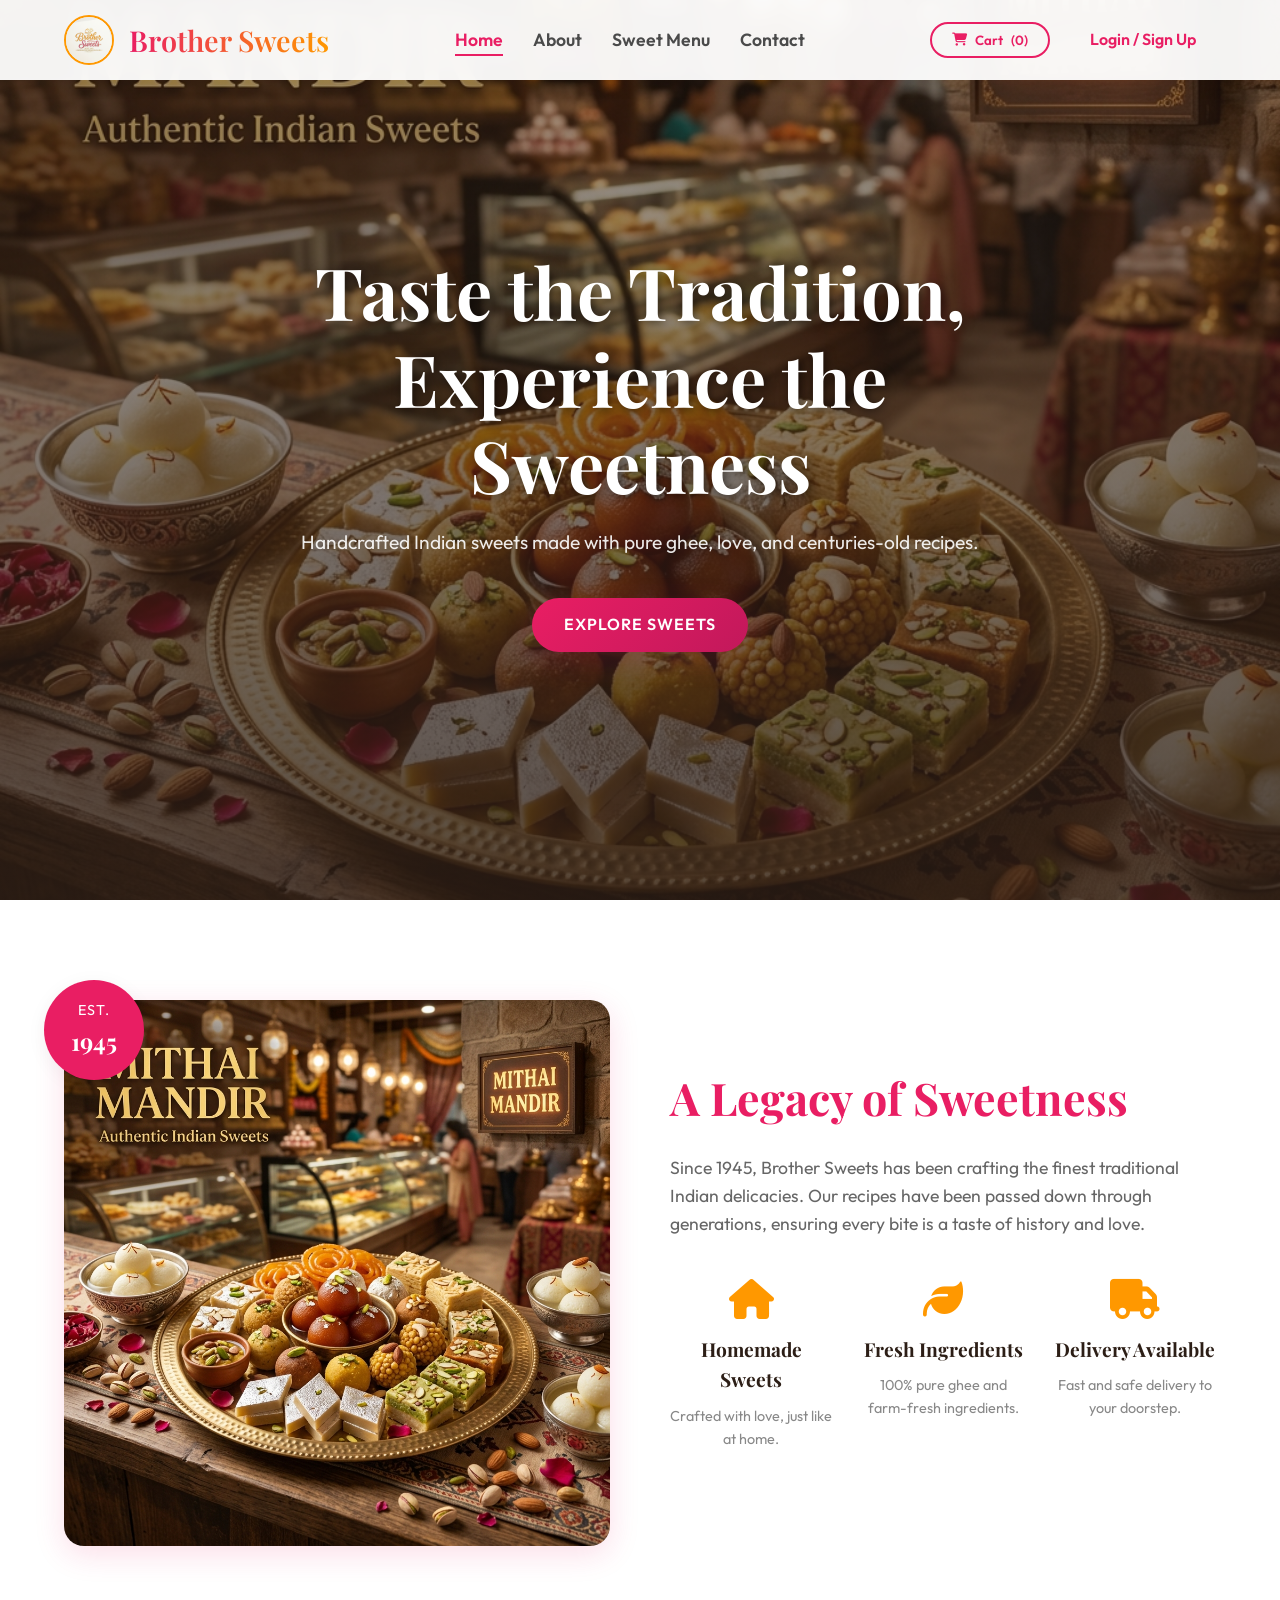
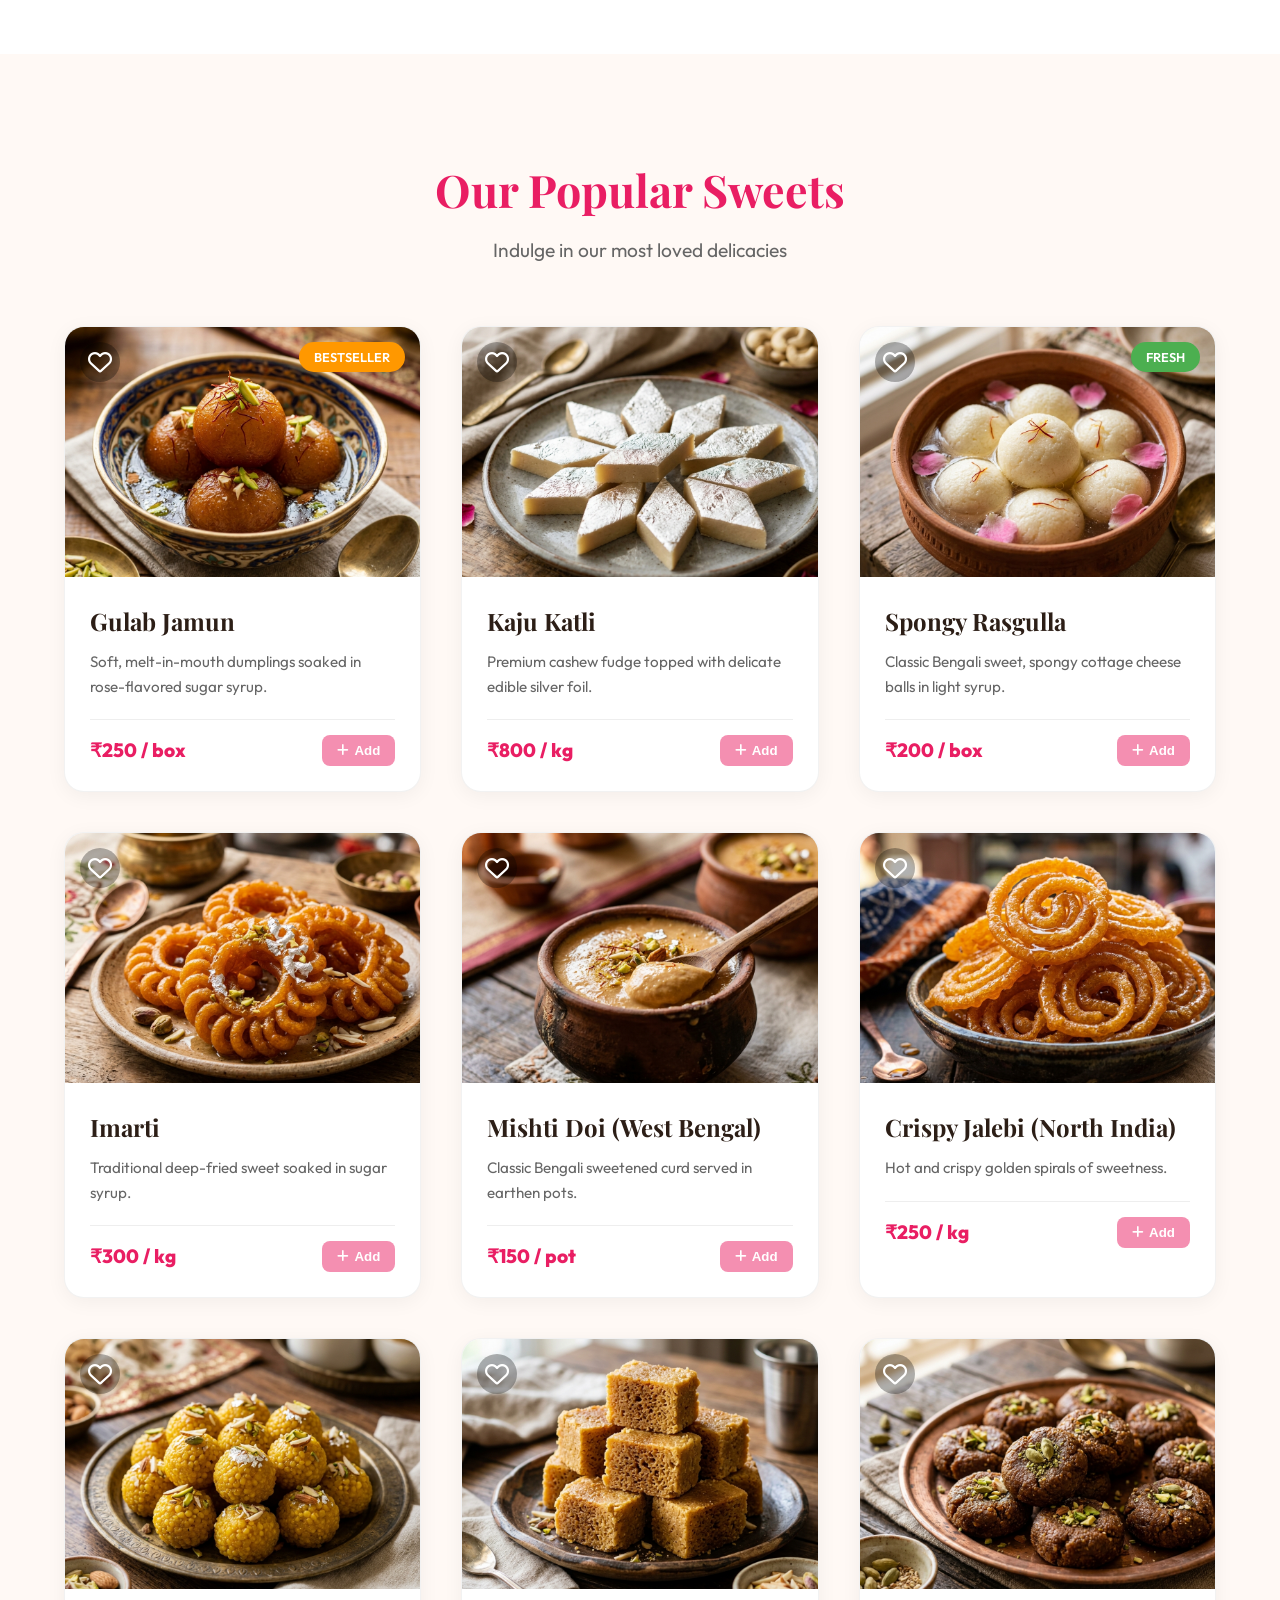
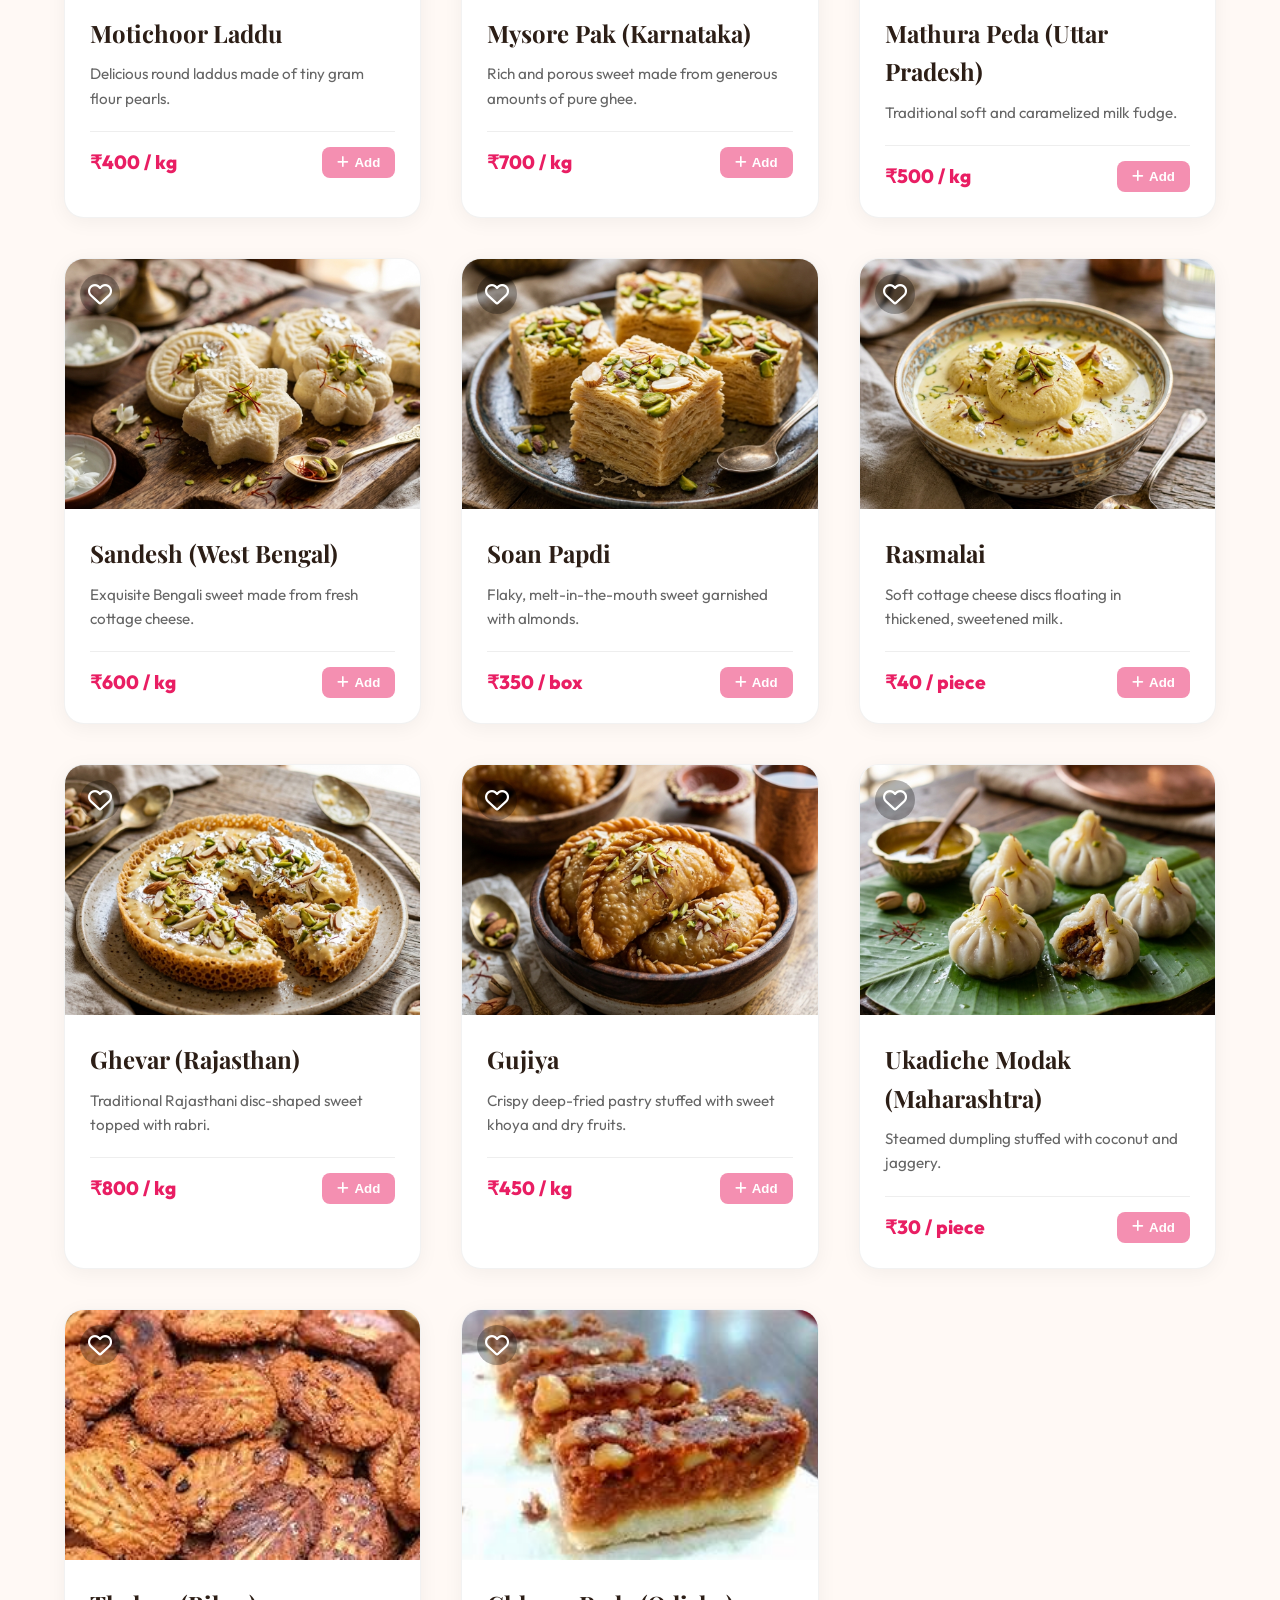
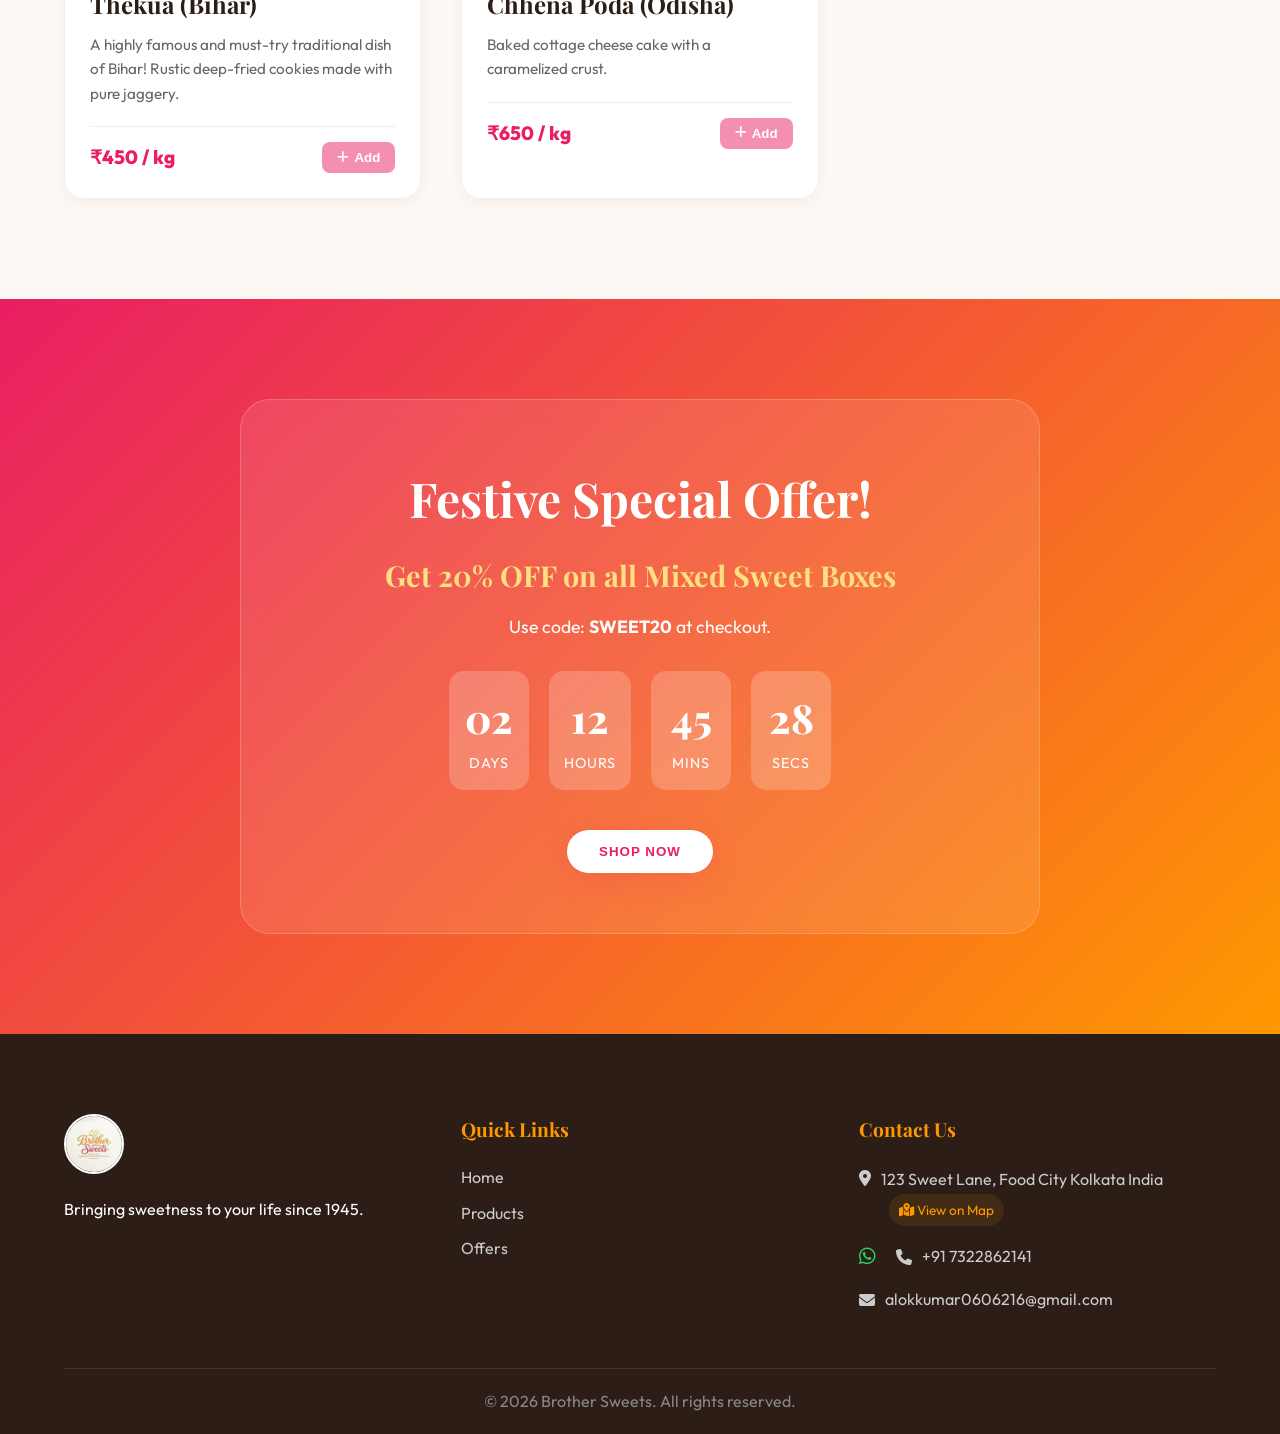
==== index.html @ b4f10c2d "Moved files from Frontend folder to root for GitHub Pages support" ====
<!DOCTYPE html>
<html lang="en">
<head>
    <meta charset="UTF-8">
    <meta name="viewport" content="width=device-width, initial-scale=1.0">
    <title>Brother Sweets - Premium Indian Sweets</title>
    <link rel="stylesheet" href="style.css">
    <!-- Google Fonts for typography -->
    <link href="https://fonts.googleapis.com/css2?family=Outfit:wght@300;400;600;800&family=Playfair+Display:ital,wght@0,600;1,600&display=swap" rel="stylesheet">
    <!-- FontAwesome for icons -->
    <link rel="stylesheet" href="https://cdnjs.cloudflare.com/ajax/libs/font-awesome/6.4.0/css/all.min.css">
</head>
<body>
    <!-- Navbar -->
    <header class="navbar">
        <div class="logo-container">
            <img src="images/logo.png" alt="Brother Sweets Logo" class="logo">
            <span class="brand-name">Brother Sweets</span>
        </div>
        <nav class="nav-menu">
            <ul>
                <li><a href="#home" class="active">Home</a></li>
                <li><a href="#about">About</a></li>
                <li><a href="#popular">Sweet Menu</a></li>
                <li><a href="#contact">Contact</a></li>
            </ul>
        </nav>
        <div class="nav-actions">
            <button class="cart-btn" id="mainCartBtn"><i class="fas fa-shopping-cart"></i> Cart <span id="cartBadge">(0)</span></button>
            <a href="#login" class="login-btn" id="loginBtn">Login / Sign Up</a>
            
            <!-- User Profile Dropdown (Hidden by default) -->
            <div class="user-profile dropdown" id="userProfile" style="display: none; align-items: center; gap: 10px; position: relative; cursor: pointer;">
                <div class="user-avatar" style="width: 40px; height: 40px; border-radius: 50%; background: var(--primary-color); color: white; display: flex; align-items: center; justify-content: center; font-size: 1.2rem; box-shadow: 0 2px 5px rgba(233, 30, 99, 0.3); transition: transform 0.3s;">
                    <i class="fas fa-user"></i>
                </div>
                <span style="font-weight: 600; font-family: var(--font-body); color: var(--primary-color); display: flex; align-items: center; gap: 5px;">My Account <i class="fas fa-chevron-down" style="font-size: 0.8rem;"></i></span>
                <!-- Dropdown Menu -->
                <div class="dropdown-content">
                    <div class="dropdown-header">
                        <h4>My Account</h4>
                    </div>
                    <ul class="dropdown-menu">
                        <li id="myOrderBtn"><i class="fas fa-box-open"></i> Your Orders</li>
                        <li id="wishlistBtn"><i class="fas fa-heart"></i> Your Wishlist</li>
                        <li id="helpBtn"><i class="fas fa-question-circle"></i> Need Help?</li>
                        <li class="toggle-item">
                            <span><i class="fas fa-bell"></i> Notifications</span>
                            <label class="switch">
                                <input type="checkbox" id="notificationToggle" checked>
                                <span class="slider round"></span>
                            </label>
                        </li>
                        <li class="toggle-item">
                            <span><i class="fas fa-moon"></i> Dark Mode</span>
                            <label class="switch">
                                <input type="checkbox" id="darkModeToggle">
                                <span class="slider round"></span>
                            </label>
                        </li>
                    </ul>
                    <div class="dropdown-footer">
                        <button id="logoutBtn" class="logout-menu-btn"><i class="fas fa-sign-out-alt"></i> Logout</button>
                    </div>
                </div>
            </div>

            <div class="hamburger"><i class="fas fa-bars"></i></div>
        </div>
    </header>

    <!-- Hero Section -->
    <section id="home" class="hero">
        <div class="hero-overlay"></div>
        <img src="images/banner.png" alt="Sweets Banner" class="hero-banner-img">
        <div class="hero-content">
            <h1>Taste the Tradition, <br>Experience the Sweetness</h1>
            <p>Handcrafted Indian sweets made with pure ghee, love, and centuries-old recipes.</p>
            <a href="#popular" class="cta-btn">Explore Sweets</a>
        </div>
    </section>

    <!-- About Section -->
    <section id="about" class="about-section">
        <div class="about-container">
            <div class="about-image">
                <div class="est-badge">
                    <span>Est.</span>
                    <h3>1945</h3>
                </div>
                <img src="images/banner.png" alt="Our Heritage" class="about-img">
            </div>
            <div class="about-content">
                <h2>A Legacy of Sweetness</h2>
                <p>Since 1945, Brother Sweets has been crafting the finest traditional Indian delicacies. Our recipes have been passed down through generations, ensuring every bite is a taste of history and love.</p>
                
                <div class="features-grid">
                    <div class="feature-item">
                        <i class="fas fa-home"></i>
                        <h4>Homemade Sweets</h4>
                        <p>Crafted with love, just like at home.</p>
                    </div>
                    <div class="feature-item">
                        <i class="fas fa-leaf"></i>
                        <h4>Fresh Ingredients</h4>
                        <p>100% pure ghee and farm-fresh ingredients.</p>
                    </div>
                    <div class="feature-item">
                        <i class="fas fa-truck"></i>
                        <h4>Delivery Available</h4>
                        <p>Fast and safe delivery to your doorstep.</p>
                    </div>
                </div>
            </div>
        </div>
    </section>

    <!-- Popular Sweets Section -->
    <section id="popular" class="popular-sweets">
        <div class="section-header">
            <h2>Our Popular Sweets</h2>
            <p>Indulge in our most loved delicacies</p>
        </div>
        <div class="sweets-grid">
            <!-- Card 1 -->
            <div class="sweet-card">
                <div class="card-img-container"><i class="far fa-heart wishlist-icon"></i>
                    <img src="images/gulab_jamun.png" alt="Gulab Jamun">
                    <span class="badge">Bestseller</span>
                </div>
                <div class="card-content">
                    <h3>Gulab Jamun</h3>
                    <p>Soft, melt-in-mouth dumplings soaked in rose-flavored sugar syrup.</p>
                    <div class="card-footer">
                        <span class="price">₹250 / box</span>
                        <button class="add-to-cart"><i class="fas fa-plus"></i> Add</button>
                    </div>
                </div>
            </div>
            <!-- Card 2 -->
            <div class="sweet-card">
                <div class="card-img-container"><i class="far fa-heart wishlist-icon"></i>
                    <img src="images/kaju_katli.png" alt="Kaju Katli">
                </div>
                <div class="card-content">
                    <h3>Kaju Katli</h3>
                    <p>Premium cashew fudge topped with delicate edible silver foil.</p>
                    <div class="card-footer">
                        <span class="price">₹800 / kg</span>
                        <button class="add-to-cart"><i class="fas fa-plus"></i> Add</button>
                    </div>
                </div>
            </div>
            <!-- Card 3 -->
            <div class="sweet-card">
                <div class="card-img-container"><i class="far fa-heart wishlist-icon"></i>
                    <img src="images/rasgulla.png" alt="Rasgulla">
                    <span class="badge fresh">Fresh</span>
                </div>
                <div class="card-content">
                    <h3>Spongy Rasgulla</h3>
                    <p>Classic Bengali sweet, spongy cottage cheese balls in light syrup.</p>
                    <div class="card-footer">
                        <span class="price">₹200 / box</span>
                        <button class="add-to-cart"><i class="fas fa-plus"></i> Add</button>
                    </div>
                </div>
            </div>
            <!-- New Cards -->
            <div class="sweet-card">
                <div class="card-img-container"><i class="far fa-heart wishlist-icon"></i><img src="images/imarti.png" alt="Imarti"></div>
                <div class="card-content">
                    <h3>Imarti</h3><p>Traditional deep-fried sweet soaked in sugar syrup.</p>
                    <div class="card-footer"><span class="price">₹300 / kg</span><button class="add-to-cart"><i class="fas fa-plus"></i> Add</button></div>
                </div>
            </div>
            <div class="sweet-card">
                <div class="card-img-container"><i class="far fa-heart wishlist-icon"></i><img src="images/mishti_doi.png" alt="Mishti Doi"></div>
                <div class="card-content">
                    <h3>Mishti Doi (West Bengal)</h3><p>Classic Bengali sweetened curd served in earthen pots.</p>
                    <div class="card-footer"><span class="price">₹150 / pot</span><button class="add-to-cart"><i class="fas fa-plus"></i> Add</button></div>
                </div>
            </div>
            <div class="sweet-card">
                <div class="card-img-container"><i class="far fa-heart wishlist-icon"></i><img src="images/jalebi.png" alt="Jalebi"></div>
                <div class="card-content">
                    <h3>Crispy Jalebi (North India)</h3><p>Hot and crispy golden spirals of sweetness.</p>
                    <div class="card-footer"><span class="price">₹250 / kg</span><button class="add-to-cart"><i class="fas fa-plus"></i> Add</button></div>
                </div>
            </div>
            <div class="sweet-card">
                <div class="card-img-container"><i class="far fa-heart wishlist-icon"></i><img src="images/laddu.png" alt="Laddu"></div>
                <div class="card-content">
                    <h3>Motichoor Laddu</h3><p>Delicious round laddus made of tiny gram flour pearls.</p>
                    <div class="card-footer"><span class="price">₹400 / kg</span><button class="add-to-cart"><i class="fas fa-plus"></i> Add</button></div>
                </div>
            </div>
            <div class="sweet-card">
                <div class="card-img-container"><i class="far fa-heart wishlist-icon"></i><img src="images/mysore_pak.png" alt="Mysore Pak"></div>
                <div class="card-content">
                    <h3>Mysore Pak (Karnataka)</h3><p>Rich and porous sweet made from generous amounts of pure ghee.</p>
                    <div class="card-footer"><span class="price">₹700 / kg</span><button class="add-to-cart"><i class="fas fa-plus"></i> Add</button></div>
                </div>
            </div>
            <div class="sweet-card">
                <div class="card-img-container"><i class="far fa-heart wishlist-icon"></i><img src="images/peda.png" alt="Peda"></div>
                <div class="card-content">
                    <h3>Mathura Peda (Uttar Pradesh)</h3><p>Traditional soft and caramelized milk fudge.</p>
                    <div class="card-footer"><span class="price">₹500 / kg</span><button class="add-to-cart"><i class="fas fa-plus"></i> Add</button></div>
                </div>
            </div>
            <div class="sweet-card">
                <div class="card-img-container"><i class="far fa-heart wishlist-icon"></i><img src="images/sandesh.png" alt="Sandesh"></div>
                <div class="card-content">
                    <h3>Sandesh (West Bengal)</h3><p>Exquisite Bengali sweet made from fresh cottage cheese.</p>
                    <div class="card-footer"><span class="price">₹600 / kg</span><button class="add-to-cart"><i class="fas fa-plus"></i> Add</button></div>
                </div>
            </div>
            <div class="sweet-card">
                <div class="card-img-container"><i class="far fa-heart wishlist-icon"></i><img src="images/soan_papdi.png" alt="Soan Papdi"></div>
                <div class="card-content">
                    <h3>Soan Papdi</h3><p>Flaky, melt-in-the-mouth sweet garnished with almonds.</p>
                    <div class="card-footer"><span class="price">₹350 / box</span><button class="add-to-cart"><i class="fas fa-plus"></i> Add</button></div>
                </div>
            </div>
            <div class="sweet-card">
                <div class="card-img-container"><i class="far fa-heart wishlist-icon"></i><img src="images/rasmalai.png" alt="Rasmalai"></div>
                <div class="card-content">
                    <h3>Rasmalai</h3><p>Soft cottage cheese discs floating in thickened, sweetened milk.</p>
                    <div class="card-footer"><span class="price">₹40 / piece</span><button class="add-to-cart"><i class="fas fa-plus"></i> Add</button></div>
                </div>
            </div>
            <div class="sweet-card">
                <div class="card-img-container"><i class="far fa-heart wishlist-icon"></i><img src="images/ghevar.png" alt="Ghevar"></div>
                <div class="card-content">
                    <h3>Ghevar (Rajasthan)</h3><p>Traditional Rajasthani disc-shaped sweet topped with rabri.</p>
                    <div class="card-footer"><span class="price">₹800 / kg</span><button class="add-to-cart"><i class="fas fa-plus"></i> Add</button></div>
                </div>
            </div>
            <div class="sweet-card">
                <div class="card-img-container"><i class="far fa-heart wishlist-icon"></i><img src="images/gujiya.png" alt="Gujiya"></div>
                <div class="card-content">
                    <h3>Gujiya</h3><p>Crispy deep-fried pastry stuffed with sweet khoya and dry fruits.</p>
                    <div class="card-footer"><span class="price">₹450 / kg</span><button class="add-to-cart"><i class="fas fa-plus"></i> Add</button></div>
                </div>
            </div>
            <div class="sweet-card">
                <div class="card-img-container"><i class="far fa-heart wishlist-icon"></i><img src="images/modak.png" alt="Modak"></div>
                <div class="card-content">
                    <h3>Ukadiche Modak (Maharashtra)</h3><p>Steamed dumpling stuffed with coconut and jaggery.</p>
                    <div class="card-footer"><span class="price">₹30 / piece</span><button class="add-to-cart"><i class="fas fa-plus"></i> Add</button></div>
                </div>
            </div>
            <div class="sweet-card">
                <div class="card-img-container"><i class="far fa-heart wishlist-icon"></i><img src="images/thekua_real.jpg" alt="Thekua"></div>
                <div class="card-content">
                    <h3>Thekua (Bihar)</h3><p>A highly famous and must-try traditional dish of Bihar! Rustic deep-fried cookies made with pure jaggery.</p>
                    <div class="card-footer"><span class="price">₹450 / kg</span><button class="add-to-cart"><i class="fas fa-plus"></i> Add</button></div>
                </div>
            </div>
            <div class="sweet-card">
                <div class="card-img-container"><i class="far fa-heart wishlist-icon"></i><img src="images/chhena_poda_real.jpg" alt="Chhena Poda"></div>
                <div class="card-content">
                    <h3>Chhena Poda (Odisha)</h3><p>Baked cottage cheese cake with a caramelized crust.</p>
                    <div class="card-footer"><span class="price">₹650 / kg</span><button class="add-to-cart"><i class="fas fa-plus"></i> Add</button></div>
                </div>
            </div>
        </div>
    </section>

    <!-- Offers Section -->
    <section id="offers" class="offers-section">
        <div class="offers-container">
            <div class="offer-content">
                <h2>Festive Special Offer!</h2>
                <h3>Get 20% OFF on all Mixed Sweet Boxes</h3>
                <p>Use code: <strong>SWEET20</strong> at checkout.</p>
                <div class="countdown" id="countdown">
                    <div class="time-box"><span id="days">02</span><span>Days</span></div>
                    <div class="time-box"><span id="hours">12</span><span>Hours</span></div>
                    <div class="time-box"><span id="mins">45</span><span>Mins</span></div>
                    <div class="time-box"><span id="secs">30</span><span>Secs</span></div>
                </div>
                <button class="cta-btn secondary">Shop Now</button>
            </div>
        </div>
    </section>

    <!-- Footer -->
    <footer id="contact">
        <div class="footer-content">
            <div class="footer-brand">
                <img src="images/logo.png" alt="Brother Sweets Logo" class="footer-logo">
                <p>Bringing sweetness to your life since 1945.</p>
            </div>
            <div class="footer-links">
                <h4>Quick Links</h4>
                <ul>
                    <li><a href="#home">Home</a></li>
                    <li><a href="#popular">Products</a></li>
                    <li><a href="#offers">Offers</a></li>
                </ul>
            </div>
            <div class="footer-contact">
                <h4>Contact Us</h4>
                <p style="align-items: flex-start;">
                    <i class="fas fa-map-marker-alt" style="margin-top: 5px;"></i> 
                    <span style="line-height: 1.8;">
                        123 Sweet Lane, Food City Kolkata India
                        <a href="https://www.google.com/maps/search/?api=1&query=22.623384,88.40361" target="_blank" style="color: var(--secondary-color); font-size: 0.85rem; margin-left: 8px; text-decoration: none; background: rgba(255,152,0,0.1); padding: 4px 10px; border-radius: 20px; white-space: nowrap; display: inline-block; transition: all 0.3s;">
                            <i class="fas fa-map-location-dot"></i> View on Map
                        </a>
                    </span>
                </p>
                <p>
                    <a href="https://wa.me/917322862141" target="_blank" style="color: #25D366; font-size: 1.2rem; margin-right: 10px;" title="Chat on WhatsApp">
                        <i class="fab fa-whatsapp"></i>
                    </a>
                    <i class="fas fa-phone"></i> <a href="tel:+917322862141" style="color: #ccc;">+91 7322862141</a>
                </p>
                <p><i class="fas fa-envelope"></i> <a href="mailto:alokkumar0606216@gmail.com" style="color: #ccc;">alokkumar0606216@gmail.com</a></p>
            </div>
        </div>
        <div class="footer-bottom">
            <p>&copy; 2026 Brother Sweets. All rights reserved.</p>
        </div>
    </footer>

    <!-- Order History Modal -->
    <div id="orderModal" class="modal">
        <div class="modal-content">
            <span class="close-btn" id="closeModal">&times;</span>
            <h2>My Order History</h2>
            <div class="order-list" id="orderList">
                <!-- Orders will be injected here by JS -->
            </div>
        </div>
    </div>

    <!-- Cart Modal -->
    <div id="cartModal" class="modal">
        <div class="modal-content">
            <span class="close-btn" id="closeCartModal">&times;</span>
            <h2>Your Cart</h2>
            <div class="cart-list" id="cartList">
                <!-- Cart Items injected here -->
            </div>
            <div class="cart-footer">
                <div class="bill-details" id="billDetails" style="display: none; text-align: left; margin-bottom: 15px;">
                    <h4 style="margin-bottom: 10px; border-bottom: 1px solid #eee; padding-bottom: 5px;">Bill Details</h4>
                    <div style="display: flex; justify-content: space-between; margin-bottom: 5px; color: #555;"><span>Subtotal</span><span id="billSubtotal">₹0</span></div>
                    <div style="display: flex; justify-content: space-between; margin-bottom: 10px; color: #555;"><span>Delivery Fee</span><span id="billDelivery">₹50</span></div>
                    <div style="display: flex; justify-content: space-between; font-weight: bold; font-size: 1.2rem; color: var(--primary-color);"><span>Grand Total</span><span id="billTotal">₹0</span></div>
                </div>
                <h3 id="emptyCartTotal">Total: <span>₹0</span></h3>
                <button class="cta-btn" id="checkoutBtn" style="margin-top: 15px; width: 100%;">Select Payment Option</button>
            </div>
        </div>
    </div>

    <!-- Payment Modal -->
    <div id="paymentModal" class="modal">
        <div class="modal-content">
            <span class="close-btn" id="closePaymentModal">&times;</span>
            <h2>Select Payment Option</h2>
            <div class="payment-options" style="display: flex; flex-direction: column; gap: 15px; margin-top: 20px; text-align: left;">
                <label style="border: 1px solid #ddd; padding: 15px; border-radius: 8px; cursor: pointer; display: flex; align-items: center; gap: 10px; transition: 0.3s;" onmouseover="this.style.borderColor='var(--primary-color)'" onmouseout="this.style.borderColor='#ddd'">
                    <input type="radio" name="payment" value="upi" checked>
                    <i class="fas fa-qrcode" style="color: var(--primary-color); font-size: 1.5rem; margin-left: 10px;"></i>
                    <span style="font-weight: 600;">UPI (GPay, PhonePe, Paytm)</span>
                </label>
                <label style="border: 1px solid #ddd; padding: 15px; border-radius: 8px; cursor: pointer; display: flex; align-items: center; gap: 10px; transition: 0.3s;" onmouseover="this.style.borderColor='var(--primary-color)'" onmouseout="this.style.borderColor='#ddd'">
                    <input type="radio" name="payment" value="card">
                    <i class="fas fa-credit-card" style="color: var(--primary-color); font-size: 1.5rem; margin-left: 10px;"></i>
                    <span style="font-weight: 600;">Credit / Debit Card</span>
                </label>
                <label style="border: 1px solid #ddd; padding: 15px; border-radius: 8px; cursor: pointer; display: flex; align-items: center; gap: 10px; transition: 0.3s;" onmouseover="this.style.borderColor='var(--primary-color)'" onmouseout="this.style.borderColor='#ddd'">
                    <input type="radio" name="payment" value="cod">
                    <i class="fas fa-money-bill-wave" style="color: var(--primary-color); font-size: 1.5rem; margin-left: 10px;"></i>
                    <span style="font-weight: 600;">Cash on Delivery</span>
                </label>
            </div>
            <button class="cta-btn" id="confirmPaymentBtn" style="margin-top: 25px; width: 100%;">Confirm Order</button>
        </div>
    </div>

    <!-- Login Modal -->
    <div id="loginModal" class="modal">
        <div class="modal-content" style="max-width: 400px; text-align: center;">
            <span class="close-btn" id="closeLoginModal">&times;</span>
            <h2 style="margin-bottom: 20px;">Login / Sign Up</h2>
            <p style="margin-bottom: 25px; color: #666;">Enter your mobile number to continue</p>
            
            <div class="phone-input-group" style="display: flex; align-items: center; border: 2px solid #ddd; border-radius: 8px; overflow: hidden; margin-bottom: 25px; transition: border-color 0.3s;" onfocusin="this.style.borderColor='var(--primary-color)'" onfocusout="this.style.borderColor='#ddd'">
                <span class="country-code" style="background: #f5f5f5; padding: 12px 15px; font-weight: 600; color: #555; border-right: 1px solid #ddd;">+91</span>
                <input type="tel" id="mobileNumber" placeholder="Enter 10 digit number" pattern="[0-9]{10}" maxlength="10" style="flex: 1; border: none; padding: 12px 15px; font-size: 1.1rem; outline: none; width: 100%;">
            </div>
            
            <button class="cta-btn" id="loginContinueBtn" style="width: 100%;">Continue</button>
        </div>
    </div>

    <!-- Wishlist Modal -->
    <div id="wishlistModal" class="modal">
        <div class="modal-content">
            <span class="close-btn" id="closeWishlistModal">&times;</span>
            <h2 style="margin-bottom: 20px;">Your Wishlist <i class="fas fa-heart" style="color: var(--primary-color);"></i></h2>
            <div class="cart-list" id="wishlistList" style="display: flex; flex-direction: column; gap: 10px;">
                <!-- Wishlist Items injected here -->
            </div>
            <h3 id="emptyWishlistText" style="text-align: center; color: #888; margin-top: 20px;">Your wishlist is empty.</h3>
        </div>
    </div>

    <!-- Chat Modal -->
    <div id="chatModal" class="modal">
        <div class="modal-content" style="max-width: 400px; padding: 0; overflow: hidden; border-radius: 12px; display: flex; flex-direction: column; height: 500px;">
            <div style="background: linear-gradient(135deg, var(--primary-color), #c2185b); padding: 15px 20px; color: white; display: flex; justify-content: space-between; align-items: center;">
                <h3 style="margin: 0; font-size: 1.2rem; color: white;"><i class="fas fa-headset"></i> Brother Sweets Support</h3>
                <span class="close-btn" id="closeChatModal" style="color: white; top: auto; right: auto; position: static; font-size: 1.5rem;">&times;</span>
            </div>
            
            <div id="chatBox" style="flex: 1; padding: 20px; background: #f9f9f9; overflow-y: auto; display: flex; flex-direction: column; gap: 15px;">
                <div style="align-self: flex-start; background: white; padding: 10px 15px; border-radius: 15px; border-bottom-left-radius: 0; box-shadow: var(--shadow-light); max-width: 80%;">
                    <p style="margin: 0; font-size: 0.95rem; color: #333;">Hi there! 👋 Welcome to Brother Sweets. How can we help you today?</p>
                </div>
            </div>
            
            <div style="padding: 15px; background: white; border-top: 1px solid #eee; display: flex; gap: 10px;">
                <input type="text" id="chatInput" placeholder="Type your message..." style="flex: 1; padding: 10px 15px; border: 1px solid #ddd; border-radius: 20px; outline: none; color: #333;">
                <button id="sendChatBtn" style="background: var(--primary-color); color: white; border: none; width: 40px; height: 40px; border-radius: 50%; cursor: pointer; display: flex; align-items: center; justify-content: center;"><i class="fas fa-paper-plane"></i></button>
            </div>
        </div>
    </div>

    <script src="script.js"></script>
</body>
</html>
---- style.css ----
/* Custom Properties & Reset */
:root {
    --primary-color: #e91e63; /* Deep Pink */
    --primary-light: #f48fb1;
    --secondary-color: #ff9800; /* Saffron/Orange */
    --dark-color: #2c1e16;
    --light-color: #fff9f5;
    --text-color: #4a4a4a;
    --white: #ffffff;
    --shadow-light: 0 4px 20px rgba(0, 0, 0, 0.05);
    --shadow-medium: 0 8px 30px rgba(233, 30, 99, 0.15);
    --transition: all 0.3s cubic-bezier(0.25, 0.8, 0.25, 1);
    
    --font-heading: 'Playfair Display', serif;
    --font-body: 'Outfit', sans-serif;
}

body.dark-mode {
    --light-color: #121212;
    --dark-color: #ffffff;
    --text-color: #e0e0e0;
    --white: #1e1e1e;
    --shadow-light: 0 4px 20px rgba(0, 0, 0, 0.5);
    --shadow-medium: 0 8px 30px rgba(233, 30, 99, 0.3);
}

* {
    margin: 0;
    padding: 0;
    box-sizing: border-box;
}

html {
    scroll-behavior: smooth;
}

body {
    font-family: var(--font-body);
    color: var(--text-color);
    background-color: var(--light-color);
    line-height: 1.6;
    overflow-x: hidden;
}

/* Typography */
h1, h2, h3, h4, .brand-name {
    font-family: var(--font-heading);
    color: var(--dark-color);
}

a {
    text-decoration: none;
    color: inherit;
}

ul {
    list-style: none;
}

/* Buttons */
.cta-btn {
    display: inline-block;
    padding: 14px 32px;
    background: linear-gradient(135deg, var(--primary-color), #c2185b);
    color: var(--white);
    font-weight: 600;
    border-radius: 50px;
    text-transform: uppercase;
    letter-spacing: 1px;
    box-shadow: var(--shadow-medium);
    transition: var(--transition);
    border: none;
    cursor: pointer;
}

.cta-btn:hover {
    transform: translateY(-3px);
    box-shadow: 0 10px 40px rgba(233, 30, 99, 0.3);
}

.cta-btn.secondary {
    background: var(--white);
    color: var(--primary-color);
}

.cta-btn.secondary:hover {
    background: var(--light-color);
    color: var(--primary-color);
}

/* Navbar */
.navbar {
    position: fixed;
    top: 0;
    left: 0;
    width: 100%;
    padding: 15px 5%;
    display: flex;
    justify-content: space-between;
    align-items: center;
    background: rgba(255, 255, 255, 0.95);
    backdrop-filter: blur(10px);
    box-shadow: var(--shadow-light);
    z-index: 1000;
    transition: var(--transition);
}

.navbar.scrolled {
    padding: 10px 5%;
}

.logo-container {
    display: flex;
    align-items: center;
    gap: 15px;
}

.logo {
    height: 50px;
    width: 50px;
    object-fit: cover;
    border-radius: 50%;
    border: 2px solid var(--secondary-color);
}

.brand-name {
    font-size: 1.8rem;
    font-weight: 600;
    background: linear-gradient(to right, var(--primary-color), var(--secondary-color));
    -webkit-background-clip: text;
    background-clip: text;
    -webkit-text-fill-color: transparent;
    color: transparent;
}

.nav-menu ul {
    display: flex;
    gap: 30px;
}

.nav-menu a {
    font-weight: 600;
    font-size: 1.1rem;
    position: relative;
    padding-bottom: 5px;
    transition: var(--transition);
}

.nav-menu a::after {
    content: '';
    position: absolute;
    bottom: 0;
    left: 0;
    width: 0;
    height: 2px;
    background: var(--primary-color);
    transition: var(--transition);
}

.nav-menu a:hover::after, .nav-menu a.active::after {
    width: 100%;
}

.nav-menu a:hover, .nav-menu a.active {
    color: var(--primary-color);
}

.nav-actions {
    display: flex;
    align-items: center;
    gap: 20px;
}

.cart-btn {
    background: transparent;
    border: 2px solid var(--primary-color);
    color: var(--primary-color);
    padding: 8px 20px;
    border-radius: 30px;
    font-weight: 600;
    font-family: var(--font-body);
    cursor: pointer;
    transition: var(--transition);
    display: flex;
    align-items: center;
    gap: 8px;
}

.cart-btn:hover {
    background: var(--primary-color);
    color: var(--white);
}

/* User Profile Dropdown */
.user-profile::after {
    content: '';
    position: absolute;
    top: 100%;
    left: 0;
    right: 0;
    height: 15px; /* Bridge gap to keep hover state active */
    background: transparent;
}

.dropdown-content {
    display: none;
    position: absolute;
    top: calc(100% + 10px);
    right: 0;
    background-color: var(--white);
    min-width: 250px;
    box-shadow: var(--shadow-medium);
    border-radius: 12px;
    z-index: 2000;
    overflow: hidden;
    animation: fadeIn 0.3s ease;
    border: 1px solid rgba(0,0,0,0.05);
}

.user-profile:hover .dropdown-content, .dropdown.active .dropdown-content {
    display: block;
}

.dropdown-header {
    padding: 15px 20px;
    background: linear-gradient(135deg, var(--primary-color), #c2185b);
    color: white;
}

.dropdown-header h4 {
    color: white;
    margin: 0;
    font-size: 1.1rem;
}

.dropdown-menu {
    padding: 10px 0;
}

.dropdown-menu li {
    padding: 12px 20px;
    display: flex;
    align-items: center;
    gap: 12px;
    color: var(--text-color);
    transition: var(--transition);
    cursor: pointer;
    border-bottom: 1px solid rgba(0,0,0,0.05);
}

.dropdown-menu li:last-child {
    border-bottom: none;
}

.dropdown-menu li i {
    color: var(--primary-color);
    width: 20px;
    text-align: center;
}

.dropdown-menu li:hover {
    background-color: rgba(233, 30, 99, 0.05);
    color: var(--primary-color);
}

.dropdown-footer {
    padding: 10px;
    background: rgba(0,0,0,0.02);
    border-top: 1px solid rgba(0,0,0,0.05);
}

.logout-menu-btn {
    width: 100%;
    padding: 10px;
    background: transparent;
    border: 1px solid var(--primary-color);
    color: var(--primary-color);
    border-radius: 8px;
    font-weight: 600;
    cursor: pointer;
    transition: var(--transition);
    display: flex;
    align-items: center;
    justify-content: center;
    gap: 8px;
}

.logout-menu-btn:hover {
    background: var(--primary-color);
    color: white;
}

/* Toggle Switches */
.toggle-item {
    justify-content: space-between;
}

.toggle-item span {
    display: flex;
    align-items: center;
    gap: 12px;
}

.switch {
    position: relative;
    display: inline-block;
    width: 40px;
    height: 20px;
}

.switch input {
    opacity: 0;
    width: 0;
    height: 0;
}

.slider {
    position: absolute;
    cursor: pointer;
    top: 0;
    left: 0;
    right: 0;
    bottom: 0;
    background-color: #ccc;
    transition: .4s;
}

.slider:before {
    position: absolute;
    content: "";
    height: 16px;
    width: 16px;
    left: 2px;
    bottom: 2px;
    background-color: white;
    transition: .4s;
}

input:checked + .slider {
    background-color: var(--primary-color);
}

input:checked + .slider:before {
    transform: translateX(20px);
}

.slider.round {
    border-radius: 34px;
}

.slider.round:before {
    border-radius: 50%;
}

.my-order-btn {
    background: transparent;
    border: 2px solid var(--primary-color);
    color: var(--primary-color);
    padding: 8px 20px;
    border-radius: 30px;
    font-weight: 600;
    font-family: var(--font-body);
    cursor: pointer;
    transition: var(--transition);
    display: flex;
    align-items: center;
    gap: 8px;
}

.my-order-btn:hover {
    background: var(--primary-color);
    color: var(--white);
}

.hamburger {
    display: none;
    font-size: 1.5rem;
    color: var(--dark-color);
    cursor: pointer;
}

/* Hero Section */
.hero {
    position: relative;
    height: 100vh;
    display: flex;
    align-items: center;
    justify-content: center;
    text-align: center;
    padding: 0 20px;
    overflow: hidden;
}

.hero-banner-img {
    position: absolute;
    top: 0;
    left: 0;
    width: 100%;
    height: 100%;
    object-fit: cover;
    z-index: -2;
}

.hero-overlay {
    position: absolute;
    top: 0;
    left: 0;
    width: 100%;
    height: 100%;
    background: linear-gradient(to bottom, rgba(44, 30, 22, 0.4), rgba(44, 30, 22, 0.8));
    z-index: -1;
}

.hero-content {
    max-width: 800px;
    color: var(--white);
    animation: fadeInUP 1s ease-out;
}

.hero-content h1 {
    font-size: 4.5rem;
    color: var(--white);
    margin-bottom: 20px;
    line-height: 1.2;
    text-shadow: 2px 2px 10px rgba(0,0,0,0.5);
}

.hero-content p {
    font-size: 1.2rem;
    margin-bottom: 40px;
    opacity: 0.9;
}

/* Popular Sweets Section */
.popular-sweets {
    padding: 100px 5%;
}

.section-header {
    text-align: center;
    margin-bottom: 60px;
}

.section-header h2 {
    font-size: 2.8rem;
    color: var(--primary-color);
    margin-bottom: 10px;
}

.section-header p {
    font-size: 1.2rem;
    color: #666;
}

.sweets-grid {
    display: grid;
    grid-template-columns: repeat(auto-fit, minmax(300px, 1fr));
    gap: 40px;
    max-width: 1200px;
    margin: 0 auto;
}

.sweet-card {
    background: var(--white);
    border-radius: 20px;
    overflow: hidden;
    box-shadow: var(--shadow-light);
    transition: var(--transition);
    border: 1px solid rgba(0,0,0,0.05);
}

.sweet-card:hover {
    transform: translateY(-10px);
    box-shadow: var(--shadow-medium);
}

.card-img-container {
    position: relative;
    height: 250px;
    overflow: hidden;
}

.card-img-container img {
    width: 100%;
    height: 100%;
    object-fit: cover;
    transition: transform 0.5s ease;
}

.sweet-card:hover .card-img-container img {
    transform: scale(1.1);
}

.wishlist-icon {
    position: absolute;
    top: 15px;
    left: 15px;
    font-size: 1.5rem;
    color: var(--white);
    background: rgba(0,0,0,0.3);
    padding: 8px;
    border-radius: 50%;
    cursor: pointer;
    z-index: 10;
    transition: var(--transition);
}

.wishlist-icon:hover {
    transform: scale(1.1);
    color: var(--primary-color);
    background: rgba(255,255,255,0.9);
}

.wishlist-icon.active {
    color: var(--primary-color);
    background: rgba(255,255,255,0.9);
}

.badge {
    position: absolute;
    top: 15px;
    right: 15px;
    background: var(--secondary-color);
    color: var(--white);
    padding: 5px 15px;
    border-radius: 20px;
    font-size: 0.8rem;
    font-weight: 600;
    text-transform: uppercase;
}

.badge.fresh {
    background: #4caf50;
}

.card-content {
    padding: 25px;
}

.card-content h3 {
    font-size: 1.5rem;
    margin-bottom: 10px;
}

.card-content p {
    color: #666;
    margin-bottom: 20px;
    font-size: 0.95rem;
}

.card-footer {
    display: flex;
    justify-content: space-between;
    align-items: center;
    border-top: 1px solid #eee;
    padding-top: 15px;
}

.price {
    font-weight: 800;
    font-size: 1.2rem;
    color: var(--primary-color);
}

.add-to-cart {
    background: var(--primary-light);
    color: var(--white);
    border: none;
    padding: 8px 15px;
    border-radius: 8px;
    cursor: pointer;
    font-weight: 600;
    transition: var(--transition);
    display: flex;
    align-items: center;
    gap: 5px;
}

.add-to-cart:hover {
    background: var(--primary-color);
}

/* Offers Section */
.offers-section {
    padding: 100px 5%;
    background: linear-gradient(135deg, var(--primary-color), var(--secondary-color));
    color: var(--white);
    text-align: center;
}

.offers-container {
    max-width: 800px;
    margin: 0 auto;
    background: rgba(255, 255, 255, 0.1);
    backdrop-filter: blur(10px);
    padding: 60px 40px;
    border-radius: 30px;
    border: 1px solid rgba(255,255,255,0.2);
}

.offer-content h2 {
    font-size: 3rem;
    color: var(--white);
    margin-bottom: 15px;
}

.offer-content h3 {
    font-size: 1.8rem;
    color: #ffe082;
    margin-bottom: 15px;
}

.offer-content p {
    font-size: 1.1rem;
    margin-bottom: 30px;
}

.countdown {
    display: flex;
    justify-content: center;
    gap: 20px;
    margin-bottom: 40px;
}

.time-box {
    background: rgba(255, 255, 255, 0.2);
    padding: 15px;
    border-radius: 15px;
    min-width: 80px;
}

.time-box span:first-child {
    display: block;
    font-size: 2.5rem;
    font-weight: 800;
    font-family: var(--font-heading);
}

.time-box span:last-child {
    font-size: 0.9rem;
    text-transform: uppercase;
    letter-spacing: 1px;
}

/* Footer */
footer {
    background: var(--dark-color);
    color: var(--white);
    padding: 80px 5% 20px;
}

.footer-content {
    display: grid;
    grid-template-columns: repeat(auto-fit, minmax(250px, 1fr));
    gap: 40px;
    max-width: 1200px;
    margin: 0 auto;
    margin-bottom: 40px;
}

.footer-logo {
    height: 60px;
    width: 60px;
    border-radius: 50%;
    margin-bottom: 15px;
    border: 2px solid var(--white);
}

.footer-links h4, .footer-contact h4 {
    color: var(--secondary-color);
    margin-bottom: 20px;
    font-size: 1.2rem;
}

.footer-links ul li {
    margin-bottom: 10px;
}

.footer-links ul li a {
    color: #ccc;
    transition: var(--transition);
}

.footer-links ul li a:hover {
    color: var(--secondary-color);
    padding-left: 5px;
}

.footer-contact p {
    margin-bottom: 15px;
    color: #ccc;
    display: flex;
    align-items: center;
    gap: 10px;
}

.footer-bottom {
    text-align: center;
    padding-top: 20px;
    border-top: 1px solid rgba(255,255,255,0.1);
    color: #888;
}

/* Animations */
@keyframes fadeInUP {
    from {
        opacity: 0;
        transform: translateY(30px);
    }
    to {
        opacity: 1;
        transform: translateY(0);
    }
}

/* Login Button */
.login-btn {
    background: transparent;
    color: var(--primary-color);
    padding: 8px 20px;
    border-radius: 30px;
    font-weight: 600;
    transition: var(--transition);
}

.login-btn:hover {
    background: var(--light-color);
    color: var(--dark-color);
}

/* About Section */
.about-section {
    padding: 100px 5%;
    background-color: var(--white);
}

.about-container {
    max-width: 1200px;
    margin: 0 auto;
    display: flex;
    align-items: center;
    gap: 60px;
}

.about-image {
    flex: 1;
    position: relative;
}

.about-img {
    width: 100%;
    border-radius: 20px;
    box-shadow: var(--shadow-medium);
}

.est-badge {
    position: absolute;
    top: -20px;
    left: -20px;
    background: var(--primary-color);
    color: var(--white);
    padding: 20px;
    border-radius: 50%;
    text-align: center;
    box-shadow: var(--shadow-light);
    width: 100px;
    height: 100px;
    display: flex;
    flex-direction: column;
    justify-content: center;
    align-items: center;
}

.est-badge span {
    font-size: 0.9rem;
    text-transform: uppercase;
    letter-spacing: 1px;
}

.est-badge h3 {
    font-size: 1.5rem;
    color: var(--white);
    margin: 0;
}

.about-content {
    flex: 1;
}

.about-content h2 {
    font-size: 2.8rem;
    color: var(--primary-color);
    margin-bottom: 20px;
}

.about-content p {
    font-size: 1.1rem;
    margin-bottom: 40px;
    color: #666;
}

.features-grid {
    display: grid;
    grid-template-columns: repeat(auto-fit, minmax(150px, 1fr));
    gap: 30px;
}

.feature-item {
    text-align: center;
}

.feature-item i {
    font-size: 2.5rem;
    color: var(--secondary-color);
    margin-bottom: 15px;
}

.feature-item h4 {
    font-size: 1.2rem;
    margin-bottom: 10px;
}

.feature-item p {
    font-size: 0.9rem;
    color: #888;
}

/* Modal Styles */
.modal {
    display: none; 
    position: fixed; 
    z-index: 2000; 
    left: 0;
    top: 0;
    width: 100%; 
    height: 100%; 
    background-color: rgba(0,0,0,0.6); 
    backdrop-filter: blur(5px);
    align-items: center;
    justify-content: center;
}

.modal.show {
    display: flex;
    animation: fadeIn 0.3s;
}

.modal-content {
    background-color: var(--white);
    padding: 30px;
    border-radius: 20px;
    width: 90%;
    max-width: 600px;
    max-height: 80vh;
    overflow-y: auto;
    position: relative;
    box-shadow: var(--shadow-medium);
}

.close-btn {
    color: #aaa;
    position: absolute;
    top: 20px;
    right: 25px;
    font-size: 28px;
    font-weight: bold;
    cursor: pointer;
    transition: var(--transition);
}

.close-btn:hover {
    color: var(--primary-color);
}

.modal-content h2 {
    margin-bottom: 20px;
    color: var(--dark-color);
    border-bottom: 2px solid var(--light-color);
    padding-bottom: 10px;
}

.order-item {
    background: var(--light-color);
    border: 1px solid #eee;
    border-radius: 10px;
    padding: 15px;
    margin-bottom: 15px;
}

.order-header {
    display: flex;
    justify-content: space-between;
    margin-bottom: 10px;
    font-weight: bold;
    color: var(--primary-color);
}

.order-details p {
    margin-bottom: 5px;
    font-size: 0.95rem;
    color: #555;
}

.order-price {
    font-size: 1.1rem;
    font-weight: bold;
    color: var(--secondary-color);
    margin-top: 10px;
    text-align: right;
}

@keyframes fadeIn {
    from {opacity: 0; transform: scale(0.9);}
    to {opacity: 1; transform: scale(1);}
}

/* Cart Specific Styles */
.cart-item {
    display: flex;
    justify-content: space-between;
    align-items: center;
    background: var(--light-color);
    padding: 10px 15px;
    border-radius: 10px;
    margin-bottom: 10px;
    border: 1px solid #eee;
}

.cart-item-info h4 {
    font-size: 1.1rem;
    color: var(--dark-color);
    margin-bottom: 5px;
}

.cart-item-info p {
    font-size: 0.9rem;
    color: var(--primary-color);
    font-weight: bold;
}

.cart-item-remove {
    background: #ff5252;
    color: white;
    border: none;
    padding: 5px 10px;
    border-radius: 5px;
    cursor: pointer;
    font-size: 0.8rem;
    transition: var(--transition);
}

.cart-item-remove:hover {
    background: #d32f2f;
}

.cart-footer {
    margin-top: 20px;
    border-top: 2px solid #eee;
    padding-top: 15px;
    text-align: right;
}

/* Responsive Design */
@media (max-width: 768px) {
    .nav-menu {
        display: none;
    }
    .hamburger {
        display: block;
    }
    .hero-content h1 {
        font-size: 3rem;
    }
    .about-container {
        flex-direction: column;
    }
    .offers-container {
        padding: 40px 20px;
    }
    .countdown {
        gap: 10px;
    }
    .time-box {
        min-width: 60px;
        padding: 10px;
    }
    .time-box span:first-child {
        font-size: 1.8rem;
    }
}
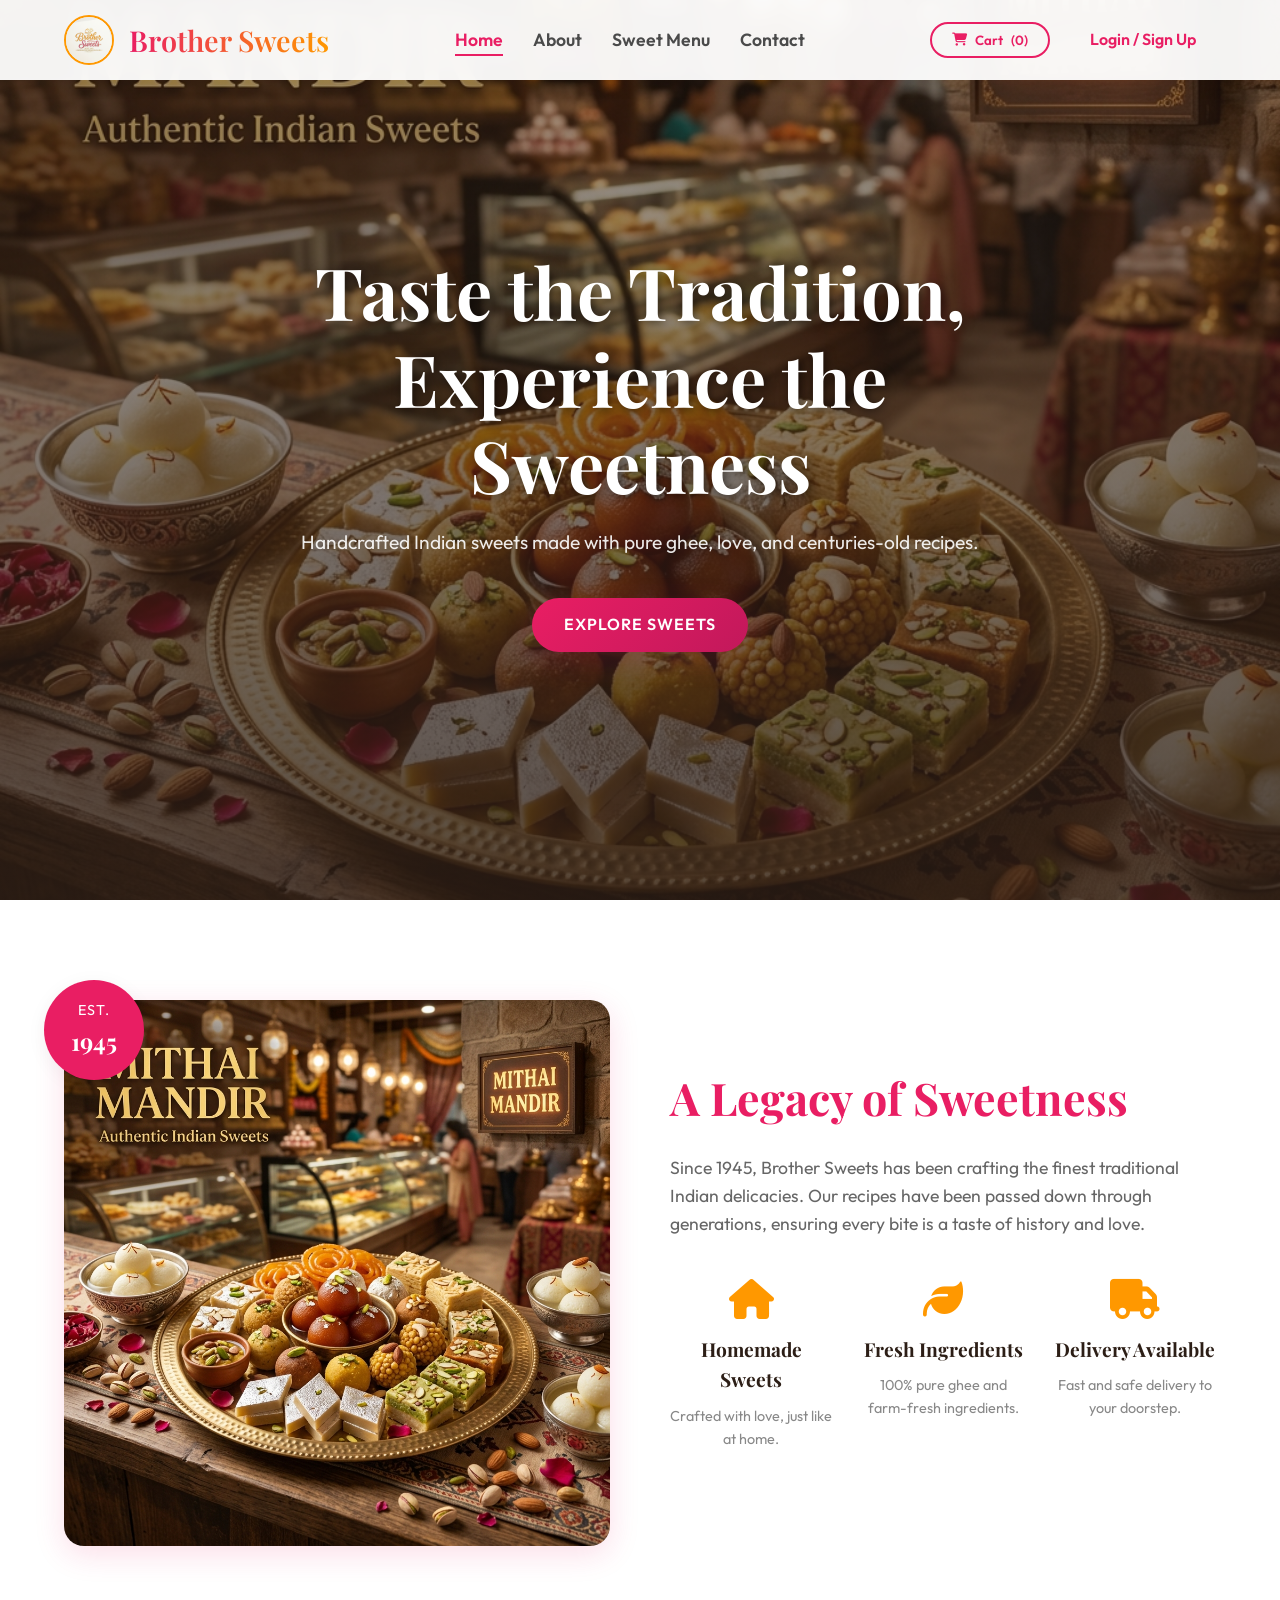
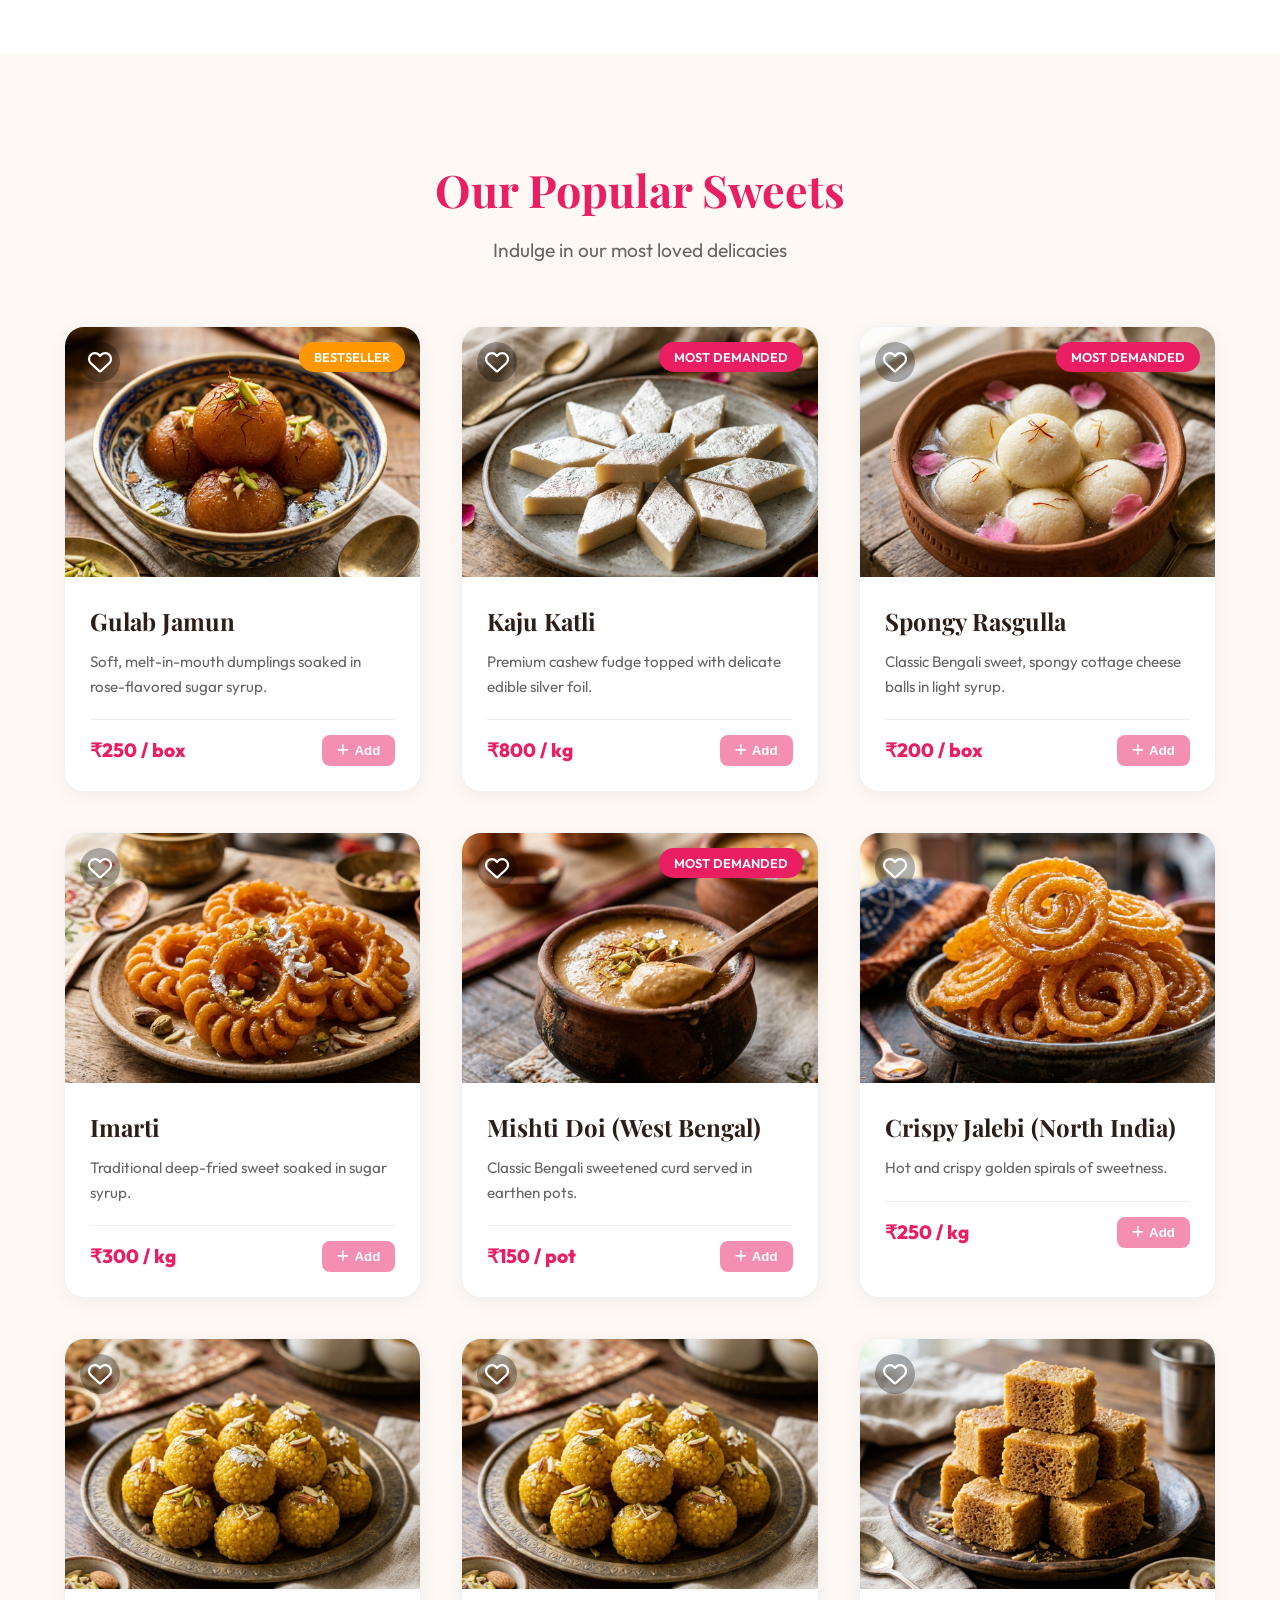
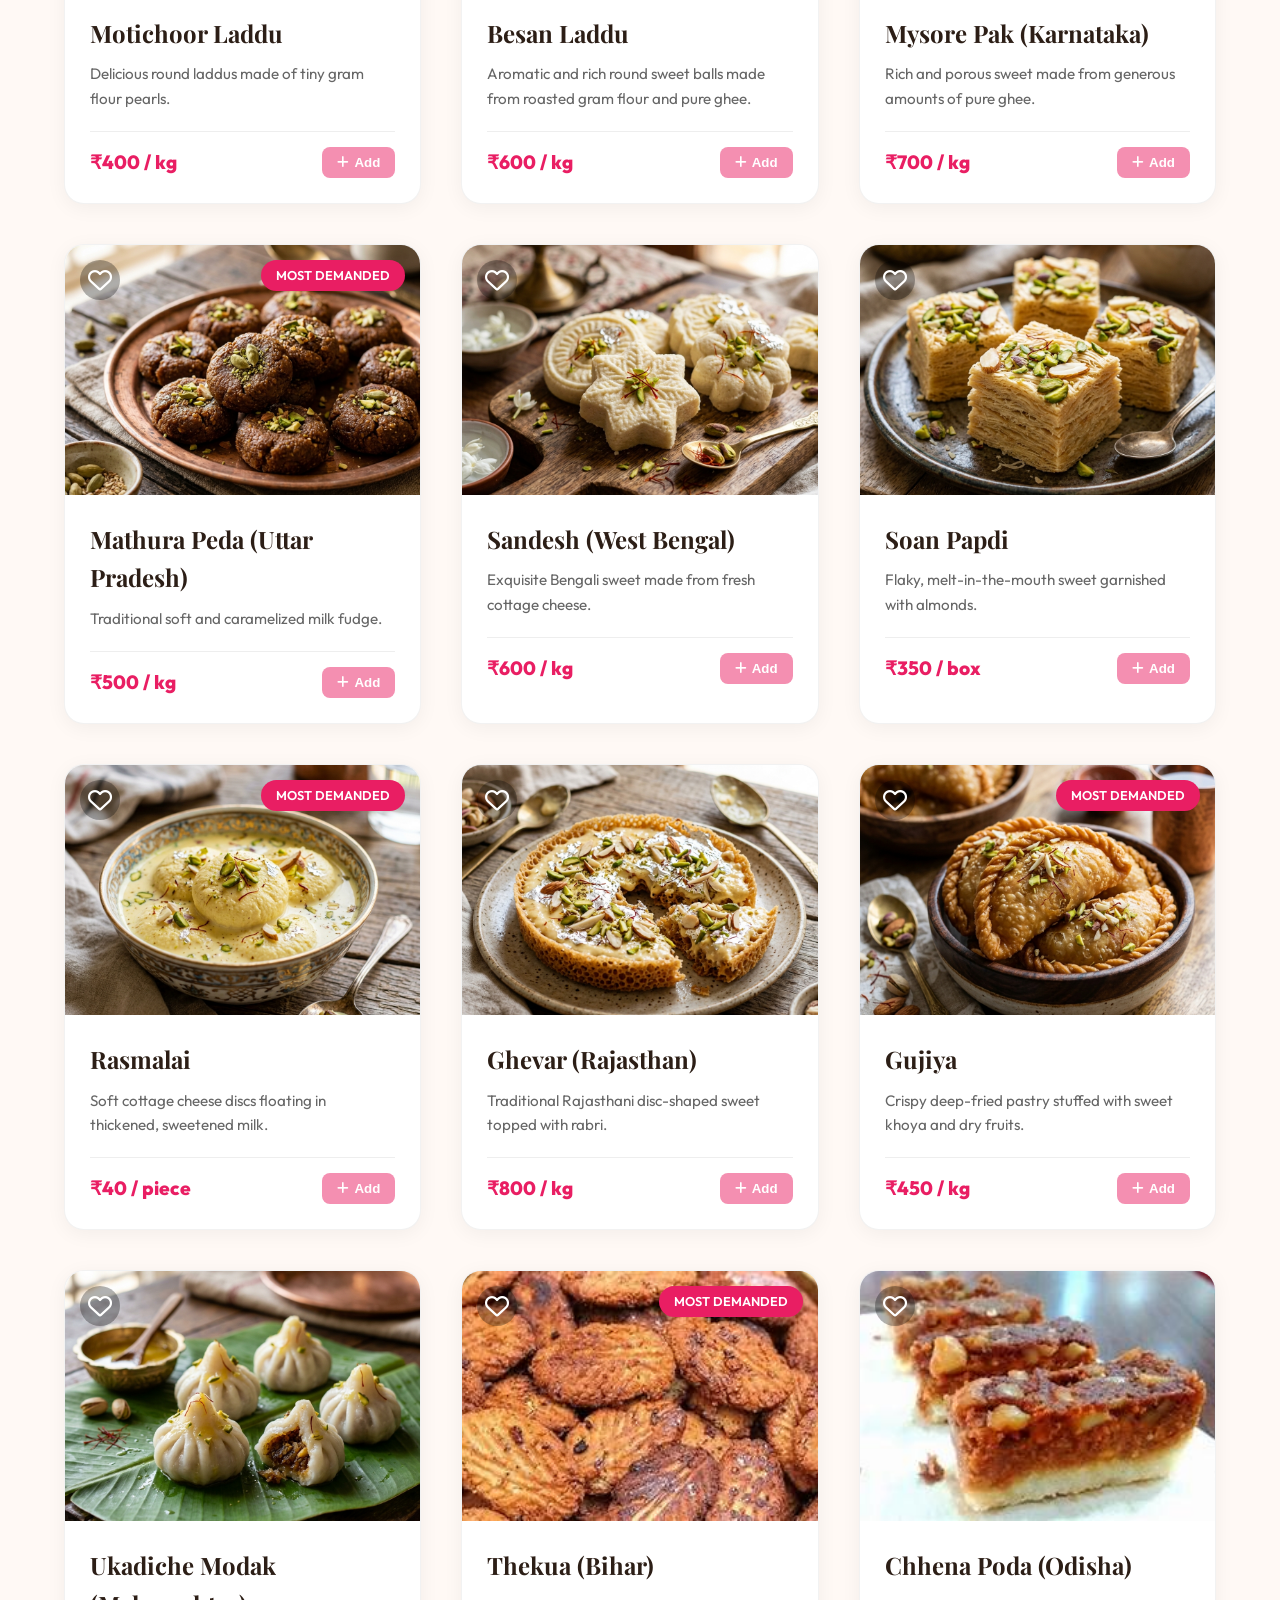
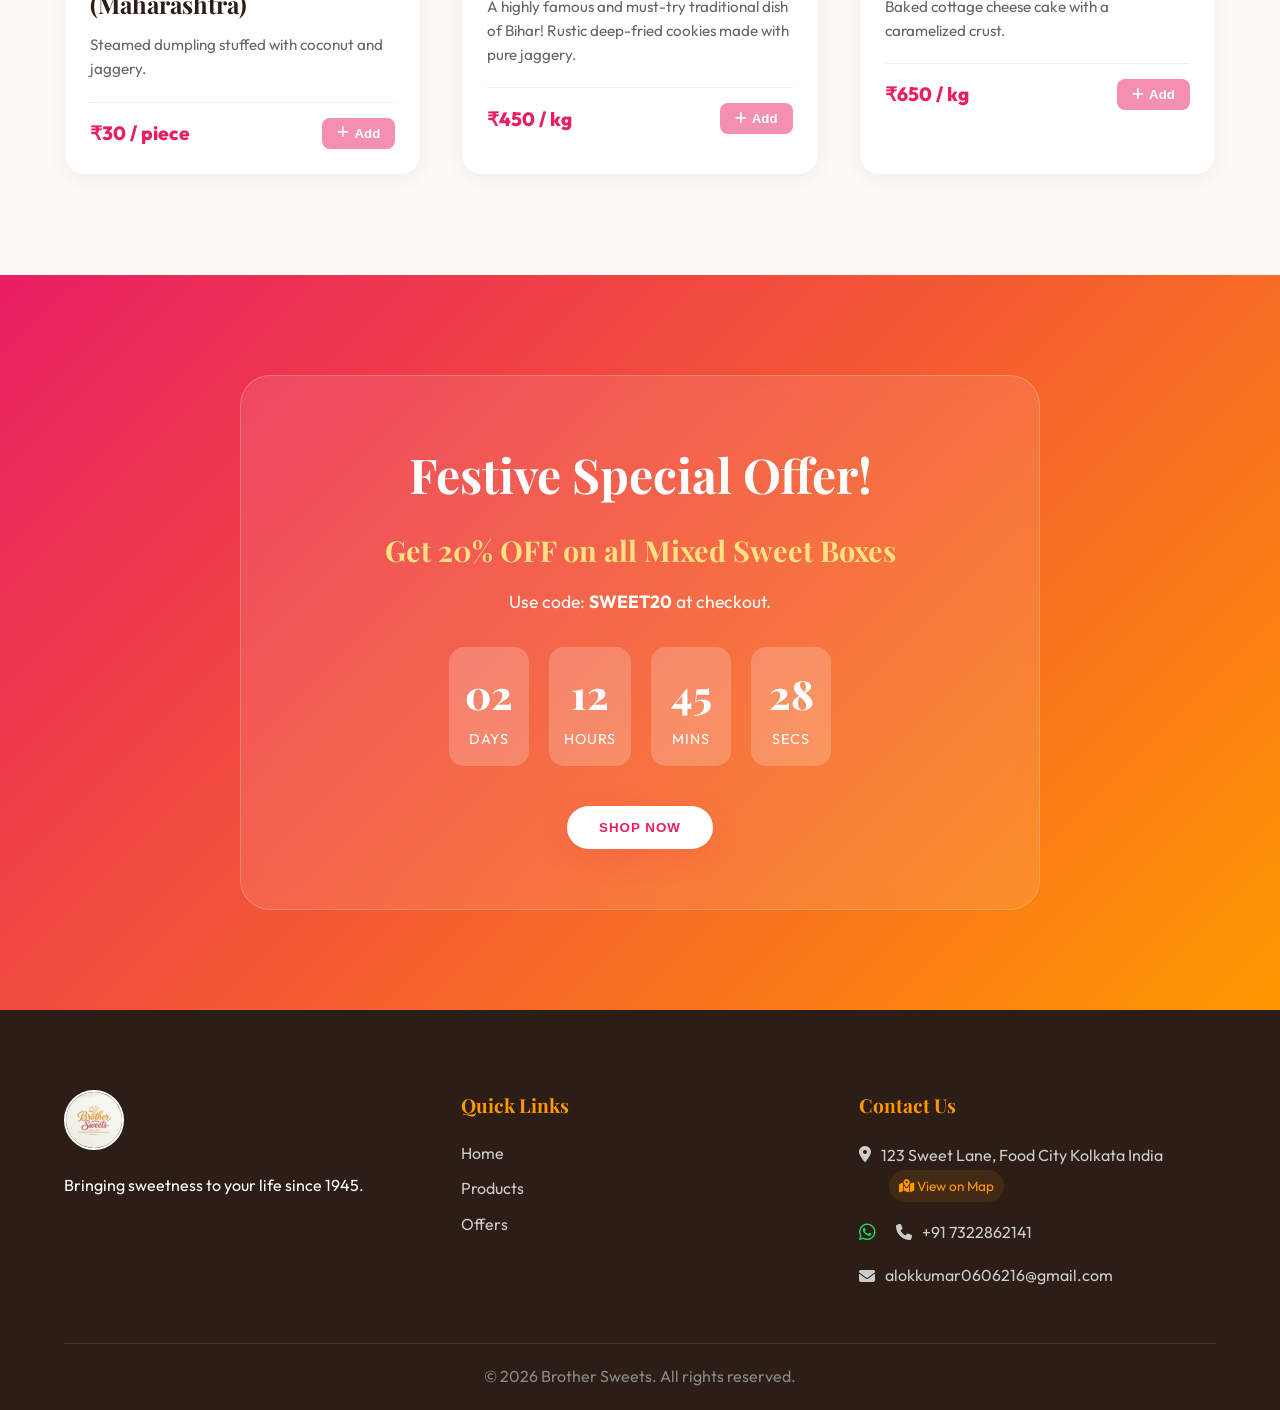
==== commit 5bed7c0c: "new sweet add" ====
--- a/index.html
+++ b/index.html
@@ -141,6 +141,7 @@
             <div class="sweet-card">
                 <div class="card-img-container"><i class="far fa-heart wishlist-icon"></i>
                     <img src="images/kaju_katli.png" alt="Kaju Katli">
+                    <span class="badge demand">Most Demanded</span>
                 </div>
                 <div class="card-content">
                     <h3>Kaju Katli</h3>
@@ -155,7 +156,7 @@
             <div class="sweet-card">
                 <div class="card-img-container"><i class="far fa-heart wishlist-icon"></i>
                     <img src="images/rasgulla.png" alt="Rasgulla">
-                    <span class="badge fresh">Fresh</span>
+                    <span class="badge demand">Most Demanded</span>
                 </div>
                 <div class="card-content">
                     <h3>Spongy Rasgulla</h3>
@@ -175,7 +176,7 @@
                 </div>
             </div>
             <div class="sweet-card">
-                <div class="card-img-container"><i class="far fa-heart wishlist-icon"></i><img src="images/mishti_doi.png" alt="Mishti Doi"></div>
+                <div class="card-img-container"><i class="far fa-heart wishlist-icon"></i><img src="images/mishti_doi.png" alt="Mishti Doi"><span class="badge demand">Most Demanded</span></div>
                 <div class="card-content">
                     <h3>Mishti Doi (West Bengal)</h3><p>Classic Bengali sweetened curd served in earthen pots.</p>
                     <div class="card-footer"><span class="price">₹150 / pot</span><button class="add-to-cart"><i class="fas fa-plus"></i> Add</button></div>
@@ -196,6 +197,13 @@
                 </div>
             </div>
             <div class="sweet-card">
+                <div class="card-img-container"><i class="far fa-heart wishlist-icon"></i><img src="images/laddu.png" alt="Besan Laddu"></div>
+                <div class="card-content">
+                    <h3>Besan Laddu</h3><p>Aromatic and rich round sweet balls made from roasted gram flour and pure ghee.</p>
+                    <div class="card-footer"><span class="price">₹600 / kg</span><button class="add-to-cart"><i class="fas fa-plus"></i> Add</button></div>
+                </div>
+            </div>
+            <div class="sweet-card">
                 <div class="card-img-container"><i class="far fa-heart wishlist-icon"></i><img src="images/mysore_pak.png" alt="Mysore Pak"></div>
                 <div class="card-content">
                     <h3>Mysore Pak (Karnataka)</h3><p>Rich and porous sweet made from generous amounts of pure ghee.</p>
@@ -203,7 +211,7 @@
                 </div>
             </div>
             <div class="sweet-card">
-                <div class="card-img-container"><i class="far fa-heart wishlist-icon"></i><img src="images/peda.png" alt="Peda"></div>
+                <div class="card-img-container"><i class="far fa-heart wishlist-icon"></i><img src="images/peda.png" alt="Peda"><span class="badge demand">Most Demanded</span></div>
                 <div class="card-content">
                     <h3>Mathura Peda (Uttar Pradesh)</h3><p>Traditional soft and caramelized milk fudge.</p>
                     <div class="card-footer"><span class="price">₹500 / kg</span><button class="add-to-cart"><i class="fas fa-plus"></i> Add</button></div>
@@ -224,7 +232,7 @@
                 </div>
             </div>
             <div class="sweet-card">
-                <div class="card-img-container"><i class="far fa-heart wishlist-icon"></i><img src="images/rasmalai.png" alt="Rasmalai"></div>
+                <div class="card-img-container"><i class="far fa-heart wishlist-icon"></i><img src="images/rasmalai.png" alt="Rasmalai"><span class="badge demand">Most Demanded</span></div>
                 <div class="card-content">
                     <h3>Rasmalai</h3><p>Soft cottage cheese discs floating in thickened, sweetened milk.</p>
                     <div class="card-footer"><span class="price">₹40 / piece</span><button class="add-to-cart"><i class="fas fa-plus"></i> Add</button></div>
@@ -238,7 +246,7 @@
                 </div>
             </div>
             <div class="sweet-card">
-                <div class="card-img-container"><i class="far fa-heart wishlist-icon"></i><img src="images/gujiya.png" alt="Gujiya"></div>
+                <div class="card-img-container"><i class="far fa-heart wishlist-icon"></i><img src="images/gujiya.png" alt="Gujiya"><span class="badge demand">Most Demanded</span></div>
                 <div class="card-content">
                     <h3>Gujiya</h3><p>Crispy deep-fried pastry stuffed with sweet khoya and dry fruits.</p>
                     <div class="card-footer"><span class="price">₹450 / kg</span><button class="add-to-cart"><i class="fas fa-plus"></i> Add</button></div>
@@ -252,7 +260,7 @@
                 </div>
             </div>
             <div class="sweet-card">
-                <div class="card-img-container"><i class="far fa-heart wishlist-icon"></i><img src="images/thekua_real.jpg" alt="Thekua"></div>
+                <div class="card-img-container"><i class="far fa-heart wishlist-icon"></i><img src="images/thekua_real.jpg" alt="Thekua"><span class="badge demand">Most Demanded</span></div>
                 <div class="card-content">
                     <h3>Thekua (Bihar)</h3><p>A highly famous and must-try traditional dish of Bihar! Rustic deep-fried cookies made with pure jaggery.</p>
                     <div class="card-footer"><span class="price">₹450 / kg</span><button class="add-to-cart"><i class="fas fa-plus"></i> Add</button></div>
--- a/style.css
+++ b/style.css
@@ -531,6 +531,10 @@
 
 .badge.fresh {
     background: #4caf50;
+}
+
+.badge.demand {
+    background: #e91e63; /* Same as primary-color, or you can use var(--primary-color) if supported in that context, wait style.css has var(--primary-color) */
 }
 
 .card-content {
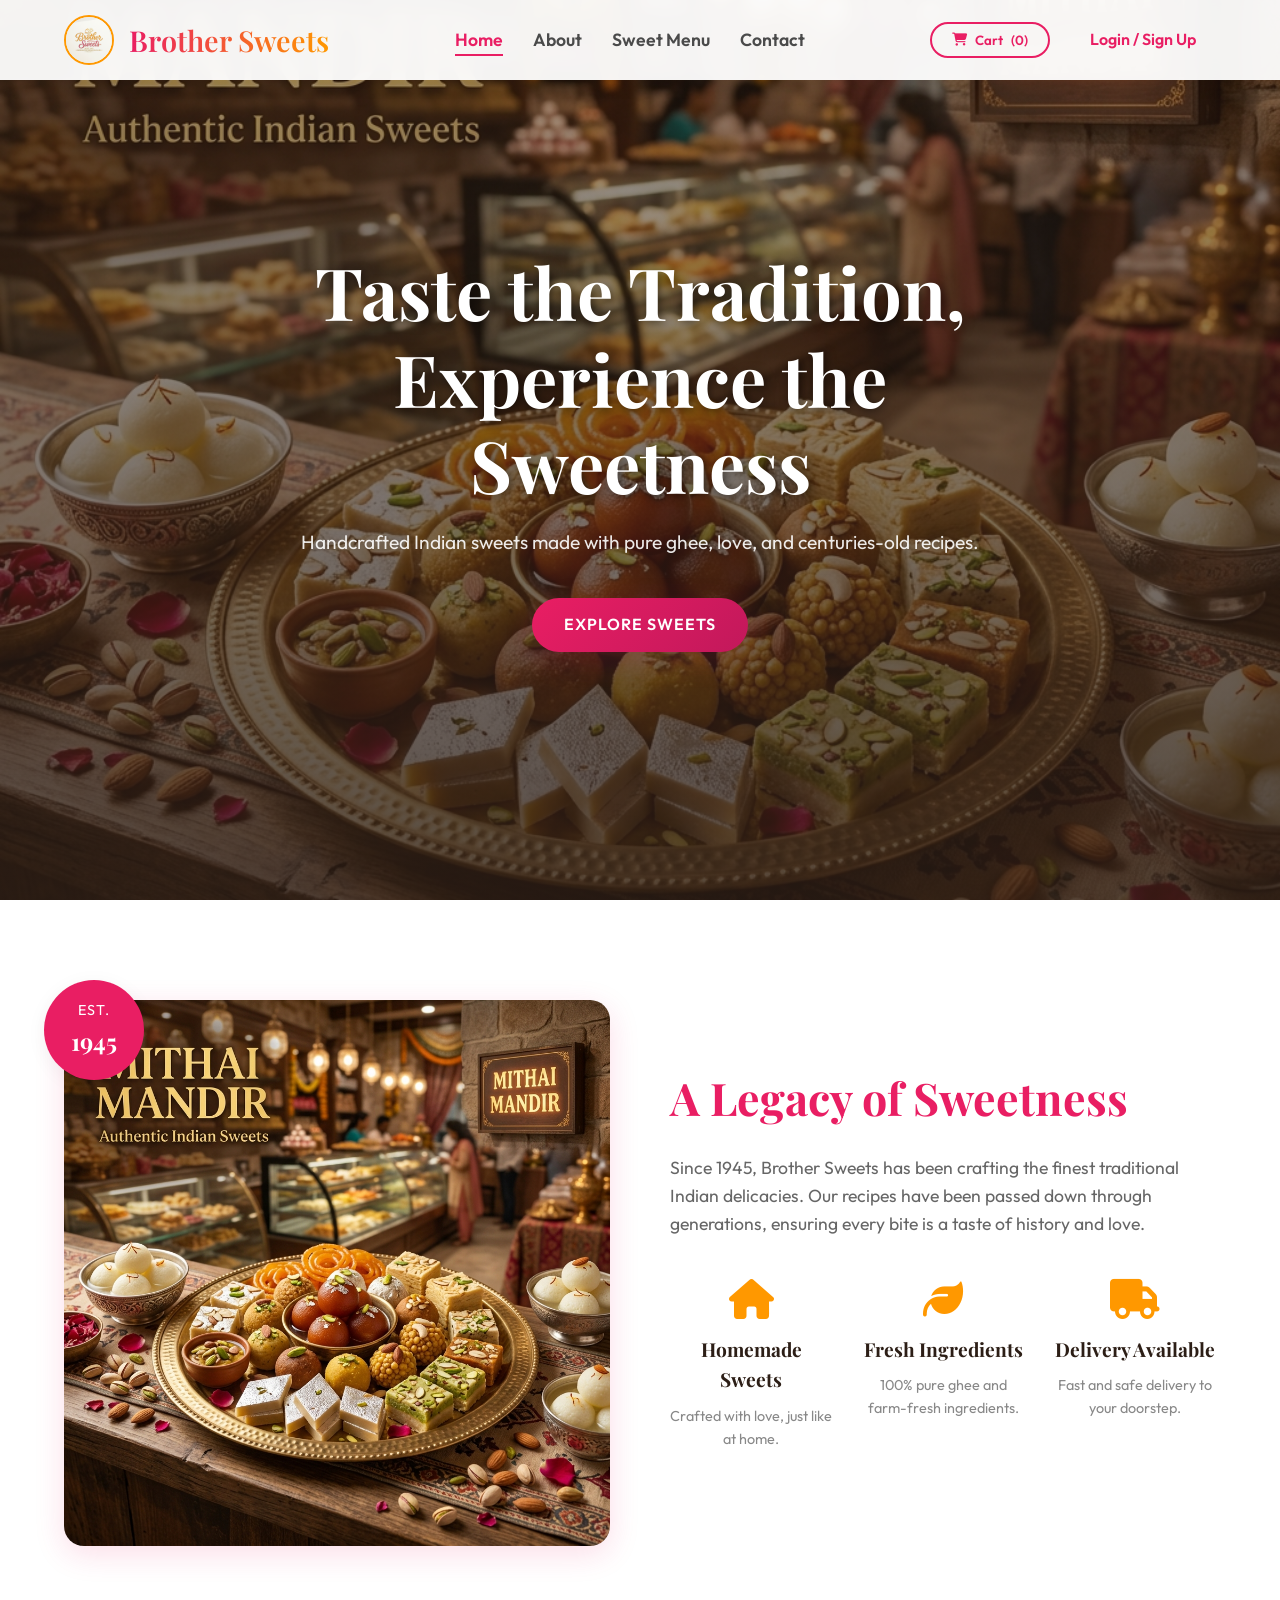
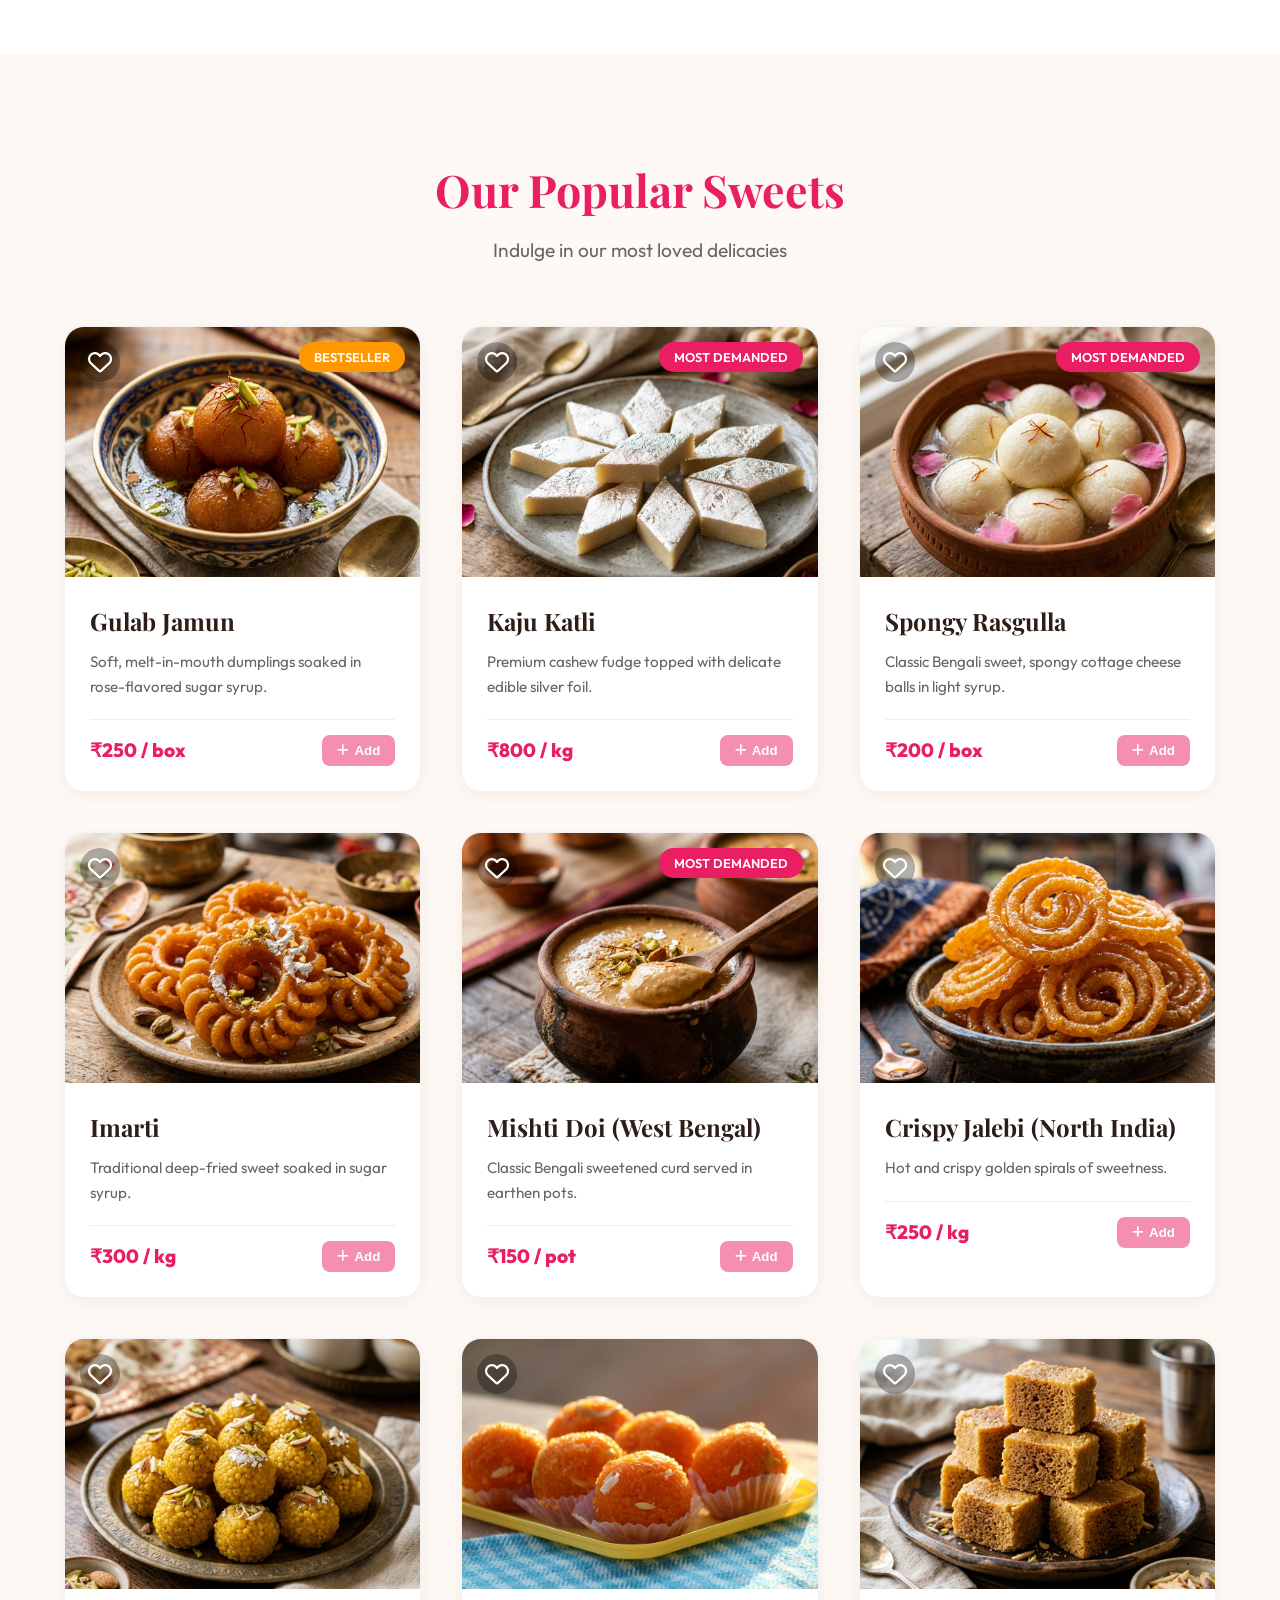
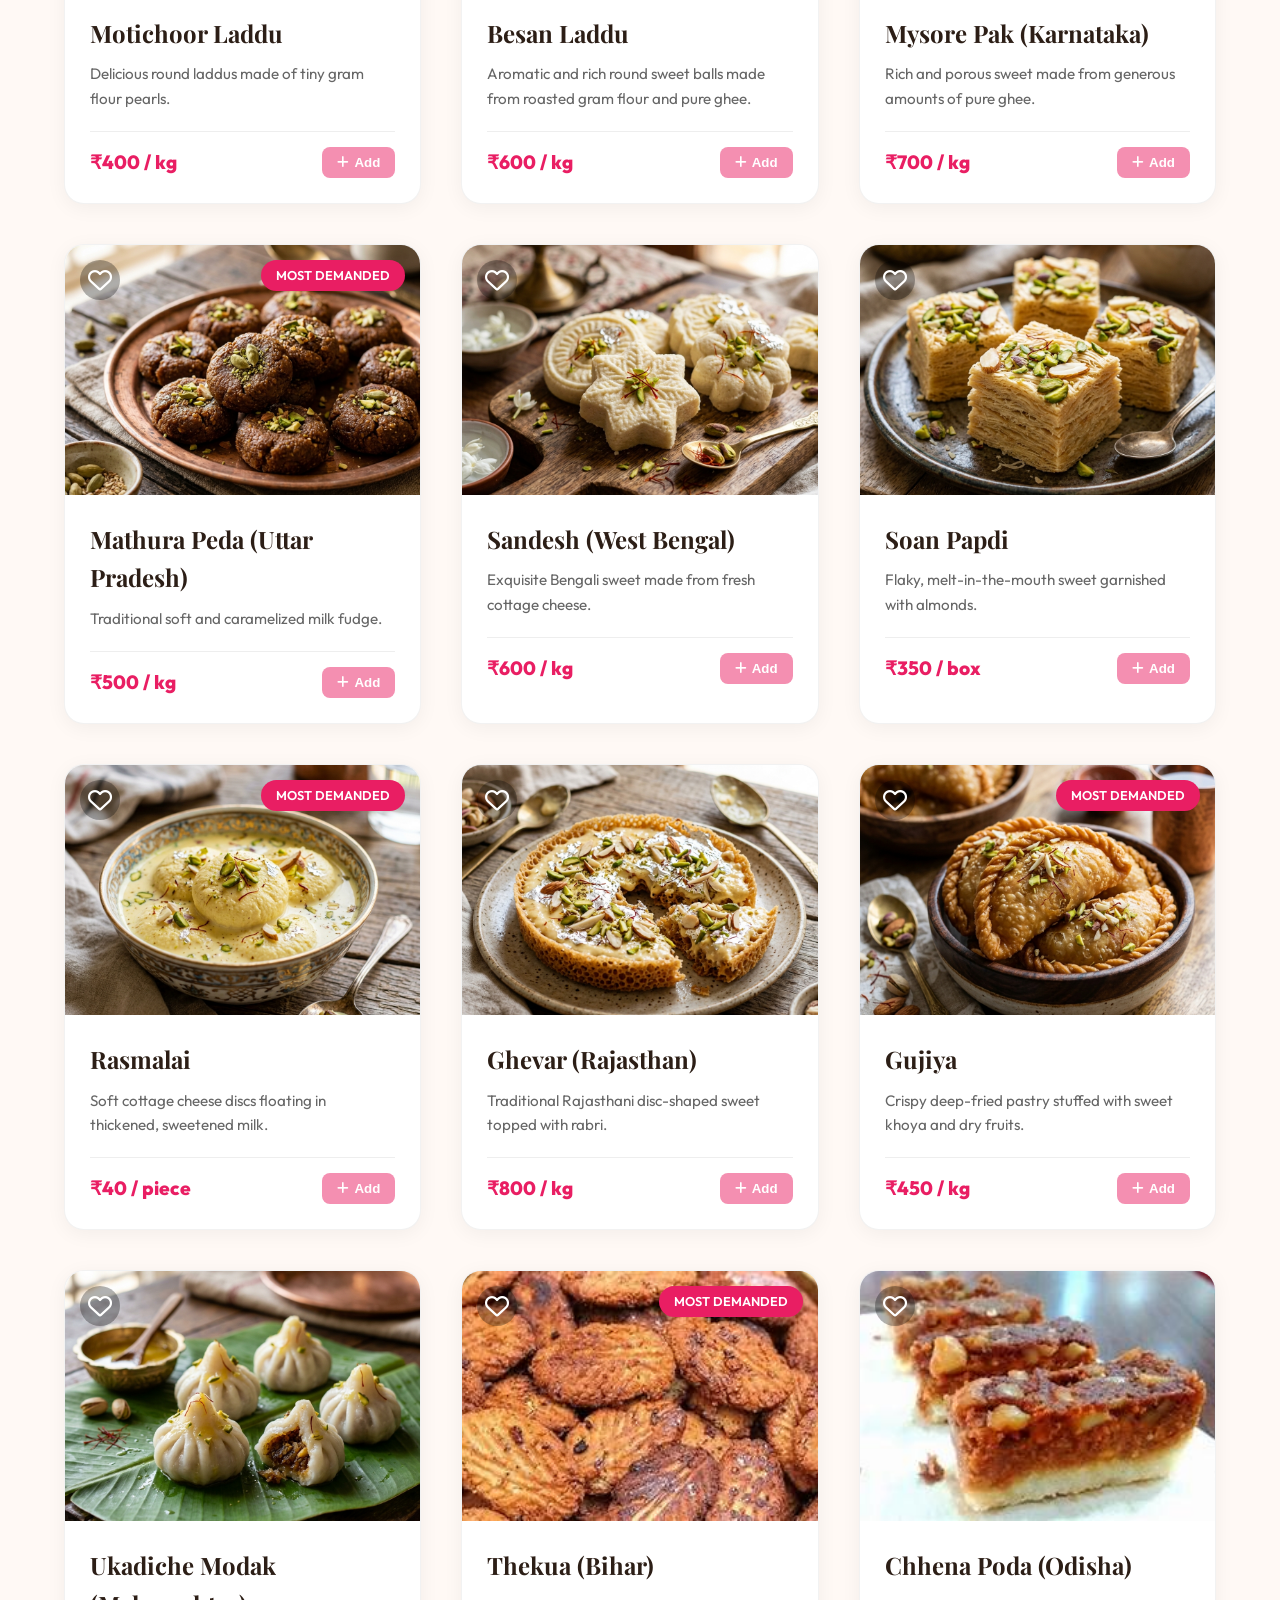
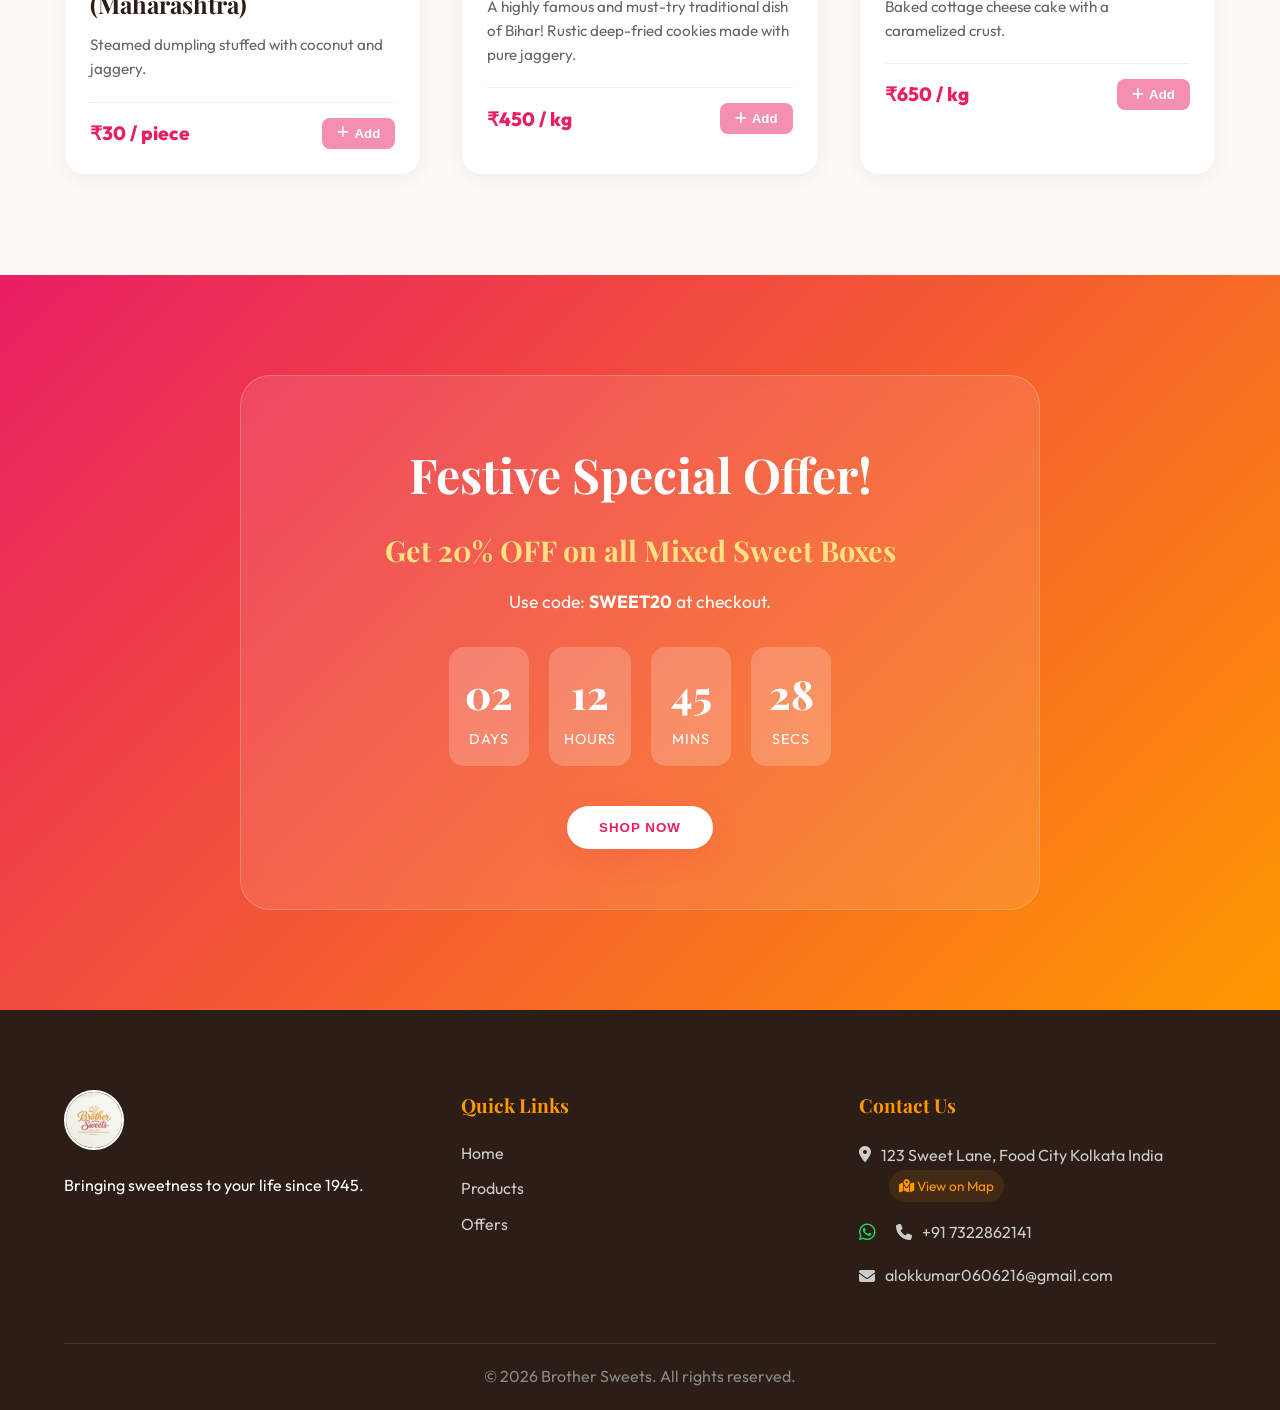
==== commit 0f7b70a9: "nwe sweet add" ====
--- a/index.html
+++ b/index.html
@@ -197,7 +197,7 @@
                 </div>
             </div>
             <div class="sweet-card">
-                <div class="card-img-container"><i class="far fa-heart wishlist-icon"></i><img src="images/laddu.png" alt="Besan Laddu"></div>
+                <div class="card-img-container"><i class="far fa-heart wishlist-icon"></i><img src="images/besan_laddu.jpg" alt="Besan Laddu"></div>
                 <div class="card-content">
                     <h3>Besan Laddu</h3><p>Aromatic and rich round sweet balls made from roasted gram flour and pure ghee.</p>
                     <div class="card-footer"><span class="price">₹600 / kg</span><button class="add-to-cart"><i class="fas fa-plus"></i> Add</button></div>
